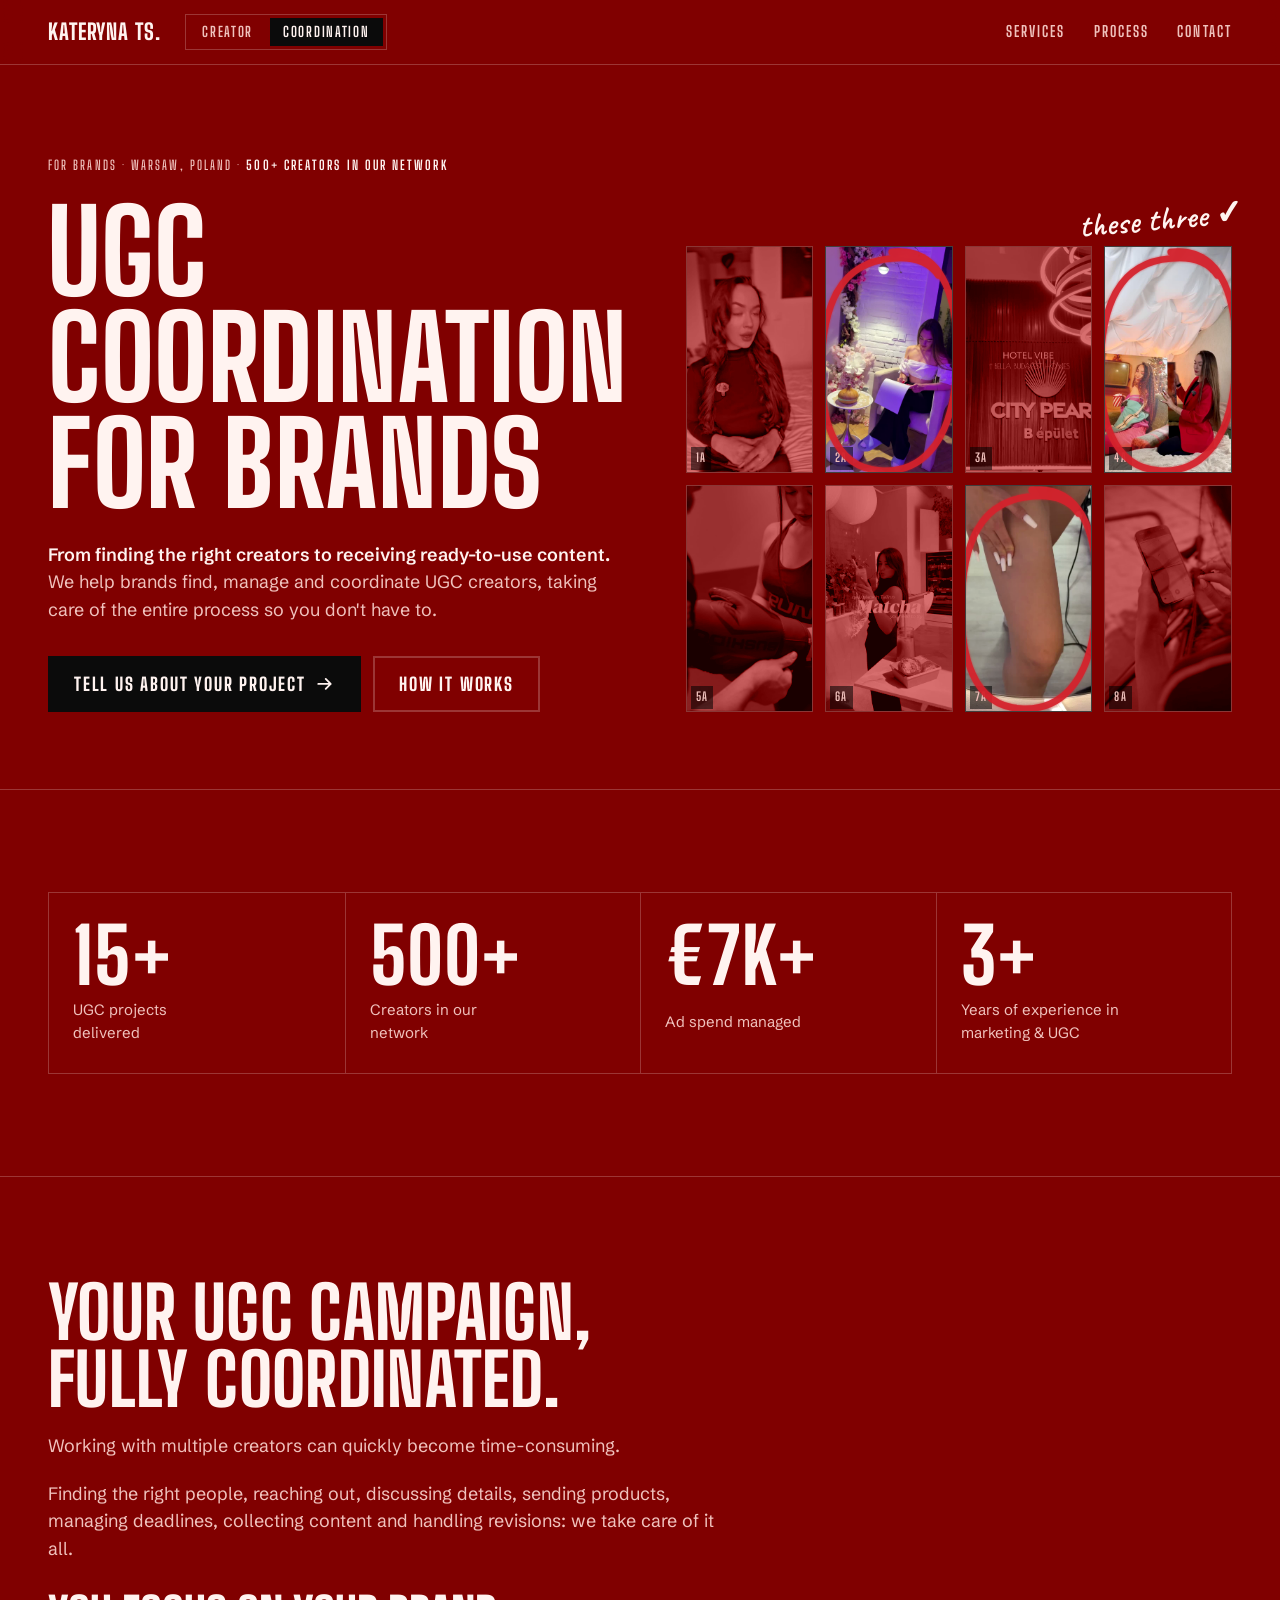
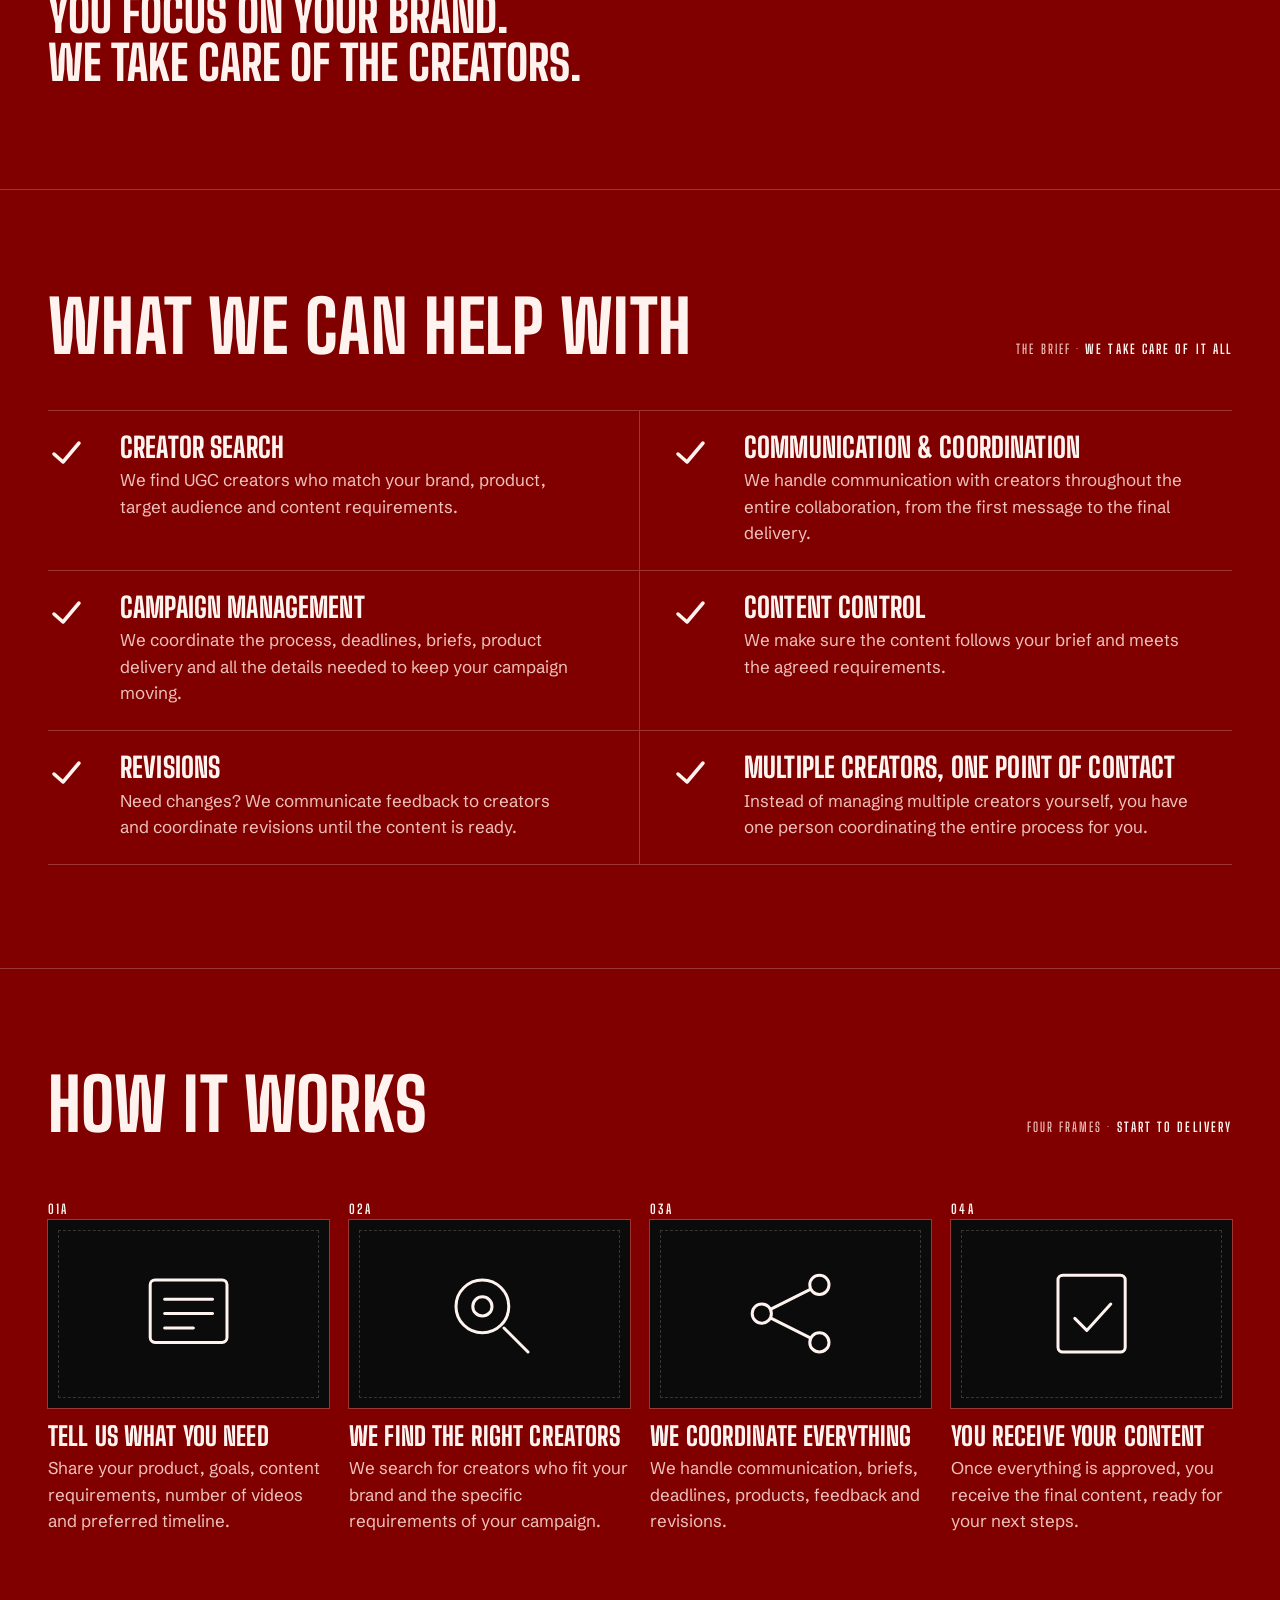
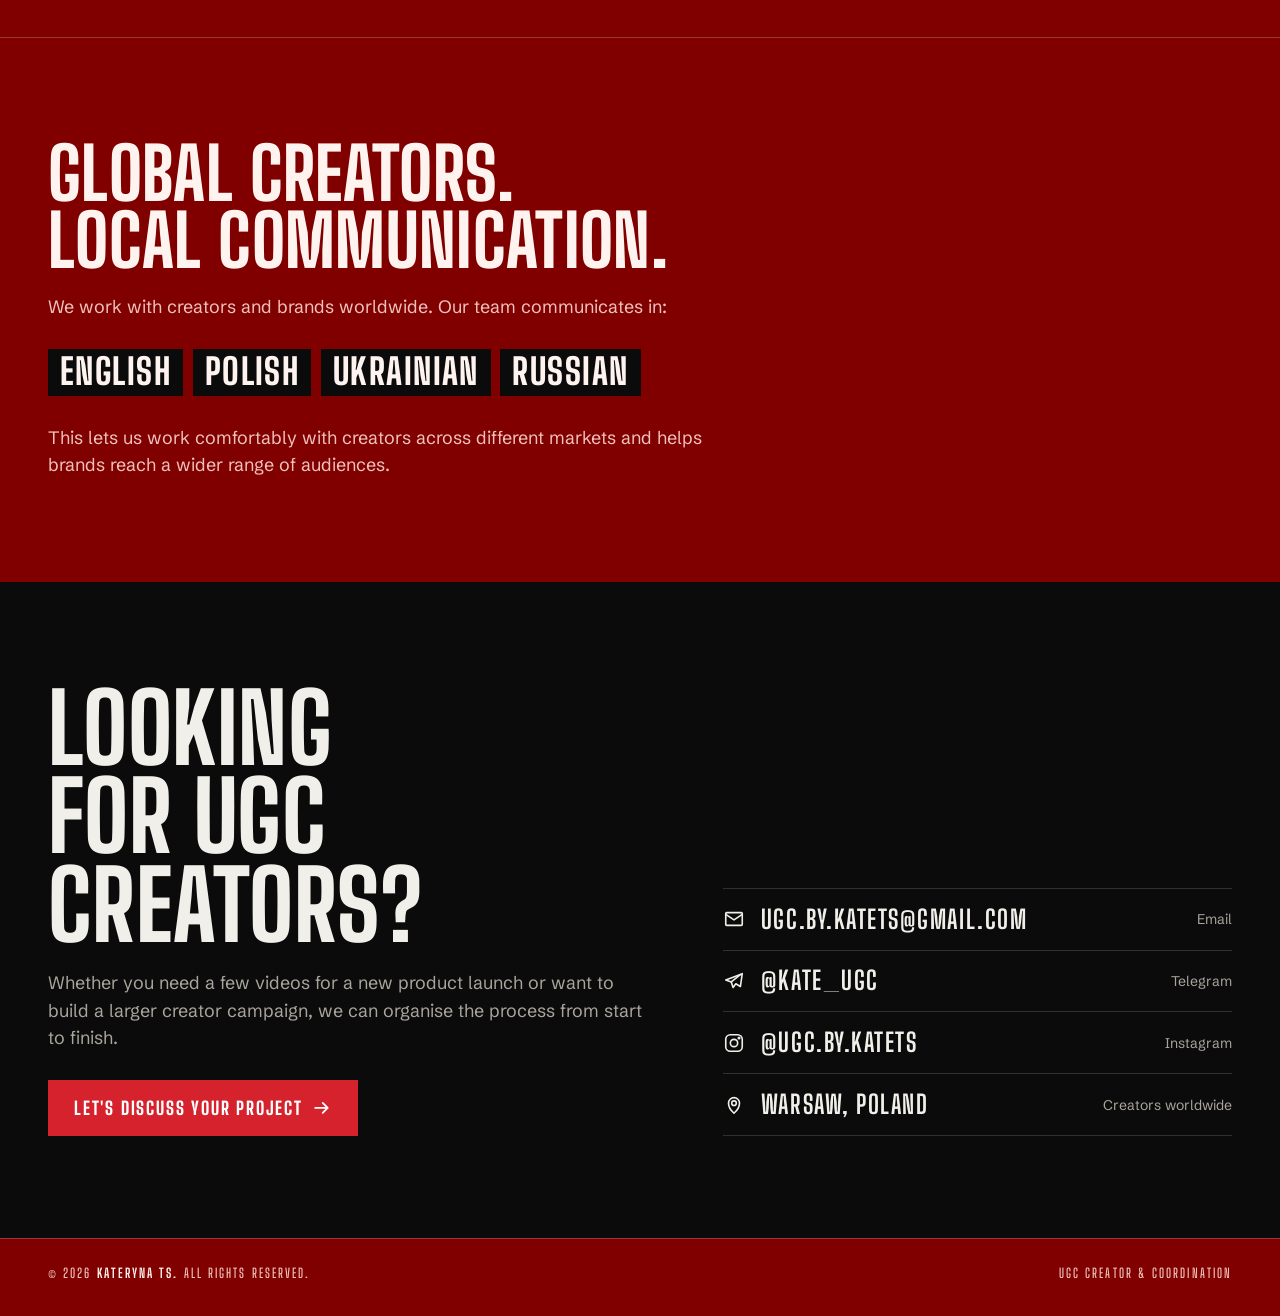
==== coordination/index.html @ 143323aa "katyats.com rebuilt as a contact-sheet site Three static pages (chooser, creator portfolio, coordina" ====
<!DOCTYPE html>
<html lang="en">
<head>
    <meta charset="UTF-8">
    <meta name="viewport" content="width=device-width, initial-scale=1.0">
    <title>Kateryna Ts. — UGC Coordination for Brands</title>
    <meta name="description" content="UGC coordination for brands: we find, brief and manage UGC creators and deliver ready-to-use content. One point of contact, four languages, Warsaw-based.">
    <meta name="author" content="Kateryna Ts.">
    <link rel="canonical" href="https://katyats.com/coordination/">
    <meta name="theme-color" content="#800000">
    <meta property="og:type" content="website">
    <meta property="og:site_name" content="Kateryna Ts.">
    <meta property="og:url" content="https://katyats.com/coordination/">
    <meta property="og:title" content="Kateryna Ts. — UGC Coordination for Brands">
    <meta property="og:description" content="UGC coordination for brands: we find, brief and manage UGC creators and deliver ready-to-use content. One point of contact, four languages, Warsaw-based.">
    <meta property="og:image" content="https://katyats.com/og-image.jpg">
    <meta property="og:image:width" content="1200">
    <meta property="og:image:height" content="630">
    <meta property="og:image:alt" content="Three stills from Kateryna Ts.'s UGC portfolio.">
    <meta property="og:locale" content="en_US">
    <meta name="twitter:card" content="summary_large_image">
    <meta name="twitter:title" content="Kateryna Ts. — UGC Coordination for Brands">
    <meta name="twitter:description" content="UGC coordination for brands: we find, brief and manage UGC creators and deliver ready-to-use content. One point of contact, four languages, Warsaw-based.">
    <meta name="twitter:image" content="https://katyats.com/og-image.jpg">
    <link rel="icon" href="/favicon.svg" type="image/svg+xml">
    <link rel="preconnect" href="https://fonts.googleapis.com">
    <link rel="preconnect" href="https://fonts.gstatic.com" crossorigin>
    <link href="https://fonts.googleapis.com/css2?family=Big+Shoulders+Display:wght@600;700;800&family=Caveat:wght@600&family=Schibsted+Grotesk:ital,wght@0,400;0,600;1,400&display=swap" rel="stylesheet">
    <link rel="stylesheet" href="/css/site.css">
    <script type="application/ld+json">
    {"@context":"https://schema.org","@type":"Service","name":"UGC Coordination","serviceType":"UGC creator coordination","provider":{"@type":"Person","name":"Kateryna Ts.","url":"https://katyats.com/"},"areaServed":"Worldwide","availableLanguage":["en","pl","uk","ru"],"url":"https://katyats.com/coordination/"}
    </script>
</head>
<body class="page-red">
<!--
THESIS: A darkroom contact sheet. The work sits on black film base with white edge print; a red grease pencil marks the selects. Refuses the beige creator-portfolio and the neon agency page alike.
OWN-WORLD: film black #0b0b0b, edge-print off-white, brand maroon #800000 owning whole regions, pencil red #d5222c for marks and actions. Big Shoulders Display caps as edge print, Schibsted Grotesk body, Caveat for pencil notes. Frames are 9:16 negatives with frame numbers; circles are drawn strokes, never borders.
STORY: a brand manager on a phone sees the videos first, understands there are two doors (I film / I coordinate), and writes on Telegram or email within a minute.
FIRST VIEWPORT: name and one-line offer as edge print, a headline in condensed caps, then two doors filling the viewport: black door with three looping frames and a pencil circle, red door with a ghost sheet and marked selects.
FORM: contact sheet with grease-pencil selects, candidate 5 of 7, seed 7b28501a.
FINISH: unreviewed and undocumented is unfinished; this build ends with the finish review, the verdict, and DESIGN.md
-->
    <header class="site-head">
        <div class="container">
            <a href="/" class="logo" aria-label="Kateryna Ts., back to start">Kateryna Ts.</a>
            <div class="switch" role="group" aria-label="Section of the site">
                <a href="/creator/">Creator</a>
                <a href="/coordination/" aria-current="page">Coordination</a>
            </div>
            <nav class="site-nav" aria-label="Main">
                <a href="#services">Services</a>
                <a href="#process">Process</a>
                <a href="#contact">Contact</a>
            </nav>
            <button id="menuOpen" class="menu-btn" type="button" aria-label="Open menu"><svg viewBox="0 0 24 24" aria-hidden="true"><path d="M3 6h18M3 12h18M3 18h18"/></svg></button>
        </div>
        <dialog id="menu" class="menu" aria-label="Menu">
            <div class="menu-inner">
                <div class="menu-top">
                    <span class="logo">Kateryna Ts.</span>
                    <button id="menuClose" class="menu-close" type="button" aria-label="Close menu"><svg viewBox="0 0 24 24" aria-hidden="true"><path d="M5 5l14 14M19 5L5 19"/></svg></button>
                </div>
                <nav class="menu-links" aria-label="Main">
                    <a href="#services">Services</a>
                    <a href="#process">Process</a>
                    <a href="#contact">Contact</a>
                </nav>
                <div class="switch" role="group" aria-label="Section of the site">
                    <a href="/creator/">Creator</a>
                    <a href="/coordination/" aria-current="page">Coordination</a>
                </div>
            </div>
        </dialog>
    </header>

    <main>
        <section class="hero">
            <div class="container">
                <div class="hero-copy">
                    <span class="edge-print">For brands · Warsaw, Poland · <b>500+ creators in our network</b></span>
                    <h1>UGC coordination for brands</h1>
                    <p class="hero-lead"><b>From finding the right creators to receiving ready-to-use content.</b> We help brands find, manage and coordinate UGC creators, taking care of the entire process so you don't have to.</p>
                    <div class="hero-actions">
                        <a href="mailto:ugc.by.katets@gmail.com?subject=UGC%20coordination%20enquiry" class="btn btn-ink">Tell us about your project <svg viewBox="0 0 24 24" aria-hidden="true"><path d="M4 12h15M13 6l6 6-6 6"/></svg></a>
                        <a href="#process" class="btn btn-ghost">How it works</a>
                    </div>
                </div>
                <ul class="red-sheet" aria-hidden="true">
                    <span class="hand" style="right:-2%;top:-4%;transform:rotate(-5deg)">these three ✓</span>
                    <li class="ghost" data-n="1A"><img src="/videos/posters/video1.jpg" alt="" loading="lazy"></li><li class="ghost is-select" data-n="2A"><img src="/videos/posters/video3.jpg" alt="" loading="lazy"><svg class="pencil" viewBox="0 0 100 160" aria-hidden="true"><path d="M52 6 C 88 2, 100 40, 96 92 C 92 140, 70 158, 44 156 C 12 154, 2 120, 4 78 C 6 34, 22 10, 58 10 C 72 10, 80 16, 84 22"/></svg></li><li class="ghost" data-n="3A"><img src="/videos/posters/video4.jpg" alt="" loading="lazy"></li><li class="ghost is-select" data-n="4A"><img src="/videos/posters/video6.jpg" alt="" loading="lazy"><svg class="pencil" viewBox="0 0 100 160" aria-hidden="true"><path d="M52 6 C 88 2, 100 40, 96 92 C 92 140, 70 158, 44 156 C 12 154, 2 120, 4 78 C 6 34, 22 10, 58 10 C 72 10, 80 16, 84 22"/></svg></li><li class="ghost" data-n="5A"><img src="/videos/posters/video8.jpg" alt="" loading="lazy"></li><li class="ghost" data-n="6A"><img src="/videos/posters/video10.jpg" alt="" loading="lazy"></li><li class="ghost is-select" data-n="7A"><img src="/videos/posters/video11.jpg" alt="" loading="lazy"><svg class="pencil" viewBox="0 0 100 160" aria-hidden="true"><path d="M52 6 C 88 2, 100 40, 96 92 C 92 140, 70 158, 44 156 C 12 154, 2 120, 4 78 C 6 34, 22 10, 58 10 C 72 10, 80 16, 84 22"/></svg></li><li class="ghost" data-n="8A"><img src="/videos/posters/video0.jpg" alt="" loading="lazy"></li>
                </ul>
            </div>
        </section>

        <section class="section" aria-label="Track record">
            <div class="container">
                <ul class="tally reveal">
                    <li><span class="tally-num">15+</span><span class="tally-label">UGC projects delivered</span></li>
                    <li><span class="tally-num">500+</span><span class="tally-label">Creators in our network</span></li>
                    <li><span class="tally-num">€7K+</span><span class="tally-label">Ad spend managed</span></li>
                    <li><span class="tally-num">3+</span><span class="tally-label">Years of experience in marketing &amp; UGC</span></li>
                </ul>
            </div>
        </section>

        <section class="section">
            <div class="container">
                <div class="prose reveal">
                    <h2>Your UGC campaign, fully coordinated.</h2>
                    <p>Working with multiple creators can quickly become time-consuming.</p>
                    <p>Finding the right people, reaching out, discussing details, sending products, managing deadlines, collecting content and handling revisions: we take care of it all.</p>
                    <p class="prose-emphasis">You focus on your brand.<br>We take care of the creators.</p>
                </div>
            </div>
        </section>

        <section id="services" class="section">
            <div class="container">
                <div class="section-head">
                    <h2>What we can help with</h2>
                    <span class="edge-print">The brief · <b>we take care of it all</b></span>
                </div>
                <ul class="brief">
                    <li class="brief-item"><svg class="shoot-mark" viewBox="0 0 36 36" aria-hidden="true"><path d="M6 19 L15 27 L31 8"/></svg><div><h3>Creator search</h3><p>We find UGC creators who match your brand, product, target audience and content requirements.</p></div></li>
                    <li class="brief-item"><svg class="shoot-mark" viewBox="0 0 36 36" aria-hidden="true"><path d="M6 19 L15 27 L31 8"/></svg><div><h3>Communication &amp; coordination</h3><p>We handle communication with creators throughout the entire collaboration, from the first message to the final delivery.</p></div></li>
                    <li class="brief-item"><svg class="shoot-mark" viewBox="0 0 36 36" aria-hidden="true"><path d="M6 19 L15 27 L31 8"/></svg><div><h3>Campaign management</h3><p>We coordinate the process, deadlines, briefs, product delivery and all the details needed to keep your campaign moving.</p></div></li>
                    <li class="brief-item"><svg class="shoot-mark" viewBox="0 0 36 36" aria-hidden="true"><path d="M6 19 L15 27 L31 8"/></svg><div><h3>Content control</h3><p>We make sure the content follows your brief and meets the agreed requirements.</p></div></li>
                    <li class="brief-item"><svg class="shoot-mark" viewBox="0 0 36 36" aria-hidden="true"><path d="M6 19 L15 27 L31 8"/></svg><div><h3>Revisions</h3><p>Need changes? We communicate feedback to creators and coordinate revisions until the content is ready.</p></div></li>
                    <li class="brief-item"><svg class="shoot-mark" viewBox="0 0 36 36" aria-hidden="true"><path d="M6 19 L15 27 L31 8"/></svg><div><h3>Multiple creators, one point of contact</h3><p>Instead of managing multiple creators yourself, you have one person coordinating the entire process for you.</p></div></li>
                </ul>
            </div>
        </section>

        <section id="process" class="section">
            <div class="container">
                <div class="section-head">
                    <h2>How it works</h2>
                    <span class="edge-print">Four frames · <b>start to delivery</b></span>
                </div>
                <ol class="reel">
                    <li class="reveal"><div class="reel-frame"><svg viewBox="0 0 48 48" aria-hidden="true"><rect x="8" y="10" width="32" height="26" rx="2"/><path d="M14 18h20M14 24h20M14 30h12"/></svg></div><div class="reel-body"><h3>Tell us what you need</h3><p>Share your product, goals, content requirements, number of videos and preferred timeline.</p></div></li>
                    <li class="reveal"><div class="reel-frame"><svg viewBox="0 0 48 48" aria-hidden="true"><circle cx="21" cy="21" r="11"/><path d="M30 30l10 10"/><circle cx="21" cy="21" r="4"/></svg></div><div class="reel-body"><h3>We find the right creators</h3><p>We search for creators who fit your brand and the specific requirements of your campaign.</p></div></li>
                    <li class="reveal"><div class="reel-frame"><svg viewBox="0 0 48 48" aria-hidden="true"><circle cx="12" cy="24" r="4"/><circle cx="36" cy="12" r="4"/><circle cx="36" cy="36" r="4"/><path d="M16 22l16-8M16 26l16 8"/></svg></div><div class="reel-body"><h3>We coordinate everything</h3><p>We handle communication, briefs, deadlines, products, feedback and revisions.</p></div></li>
                    <li class="reveal"><div class="reel-frame"><svg viewBox="0 0 48 48" aria-hidden="true"><rect x="10" y="8" width="28" height="32" rx="2"/><path d="M17 26l5 5 10-11"/></svg></div><div class="reel-body"><h3>You receive your content</h3><p>Once everything is approved, you receive the final content, ready for your next steps.</p></div></li>
                </ol>
            </div>
        </section>

        <section class="section">
            <div class="container">
                <div class="prose reveal">
                    <h2>Global creators. Local communication.</h2>
                    <p>We work with creators and brands worldwide. Our team communicates in:</p>
                    <ul class="langs" aria-label="Languages">
                        <li>English</li><li>Polish</li><li>Ukrainian</li><li>Russian</li>
                    </ul>
                    <p>This lets us work comfortably with creators across different markets and helps brands reach a wider range of audiences.</p>
                </div>
            </div>
        </section>

        <section id="contact" class="contact">
            <div class="container">
                <div>
                    <h2>Looking for UGC creators?</h2>
                    <p>Whether you need a few videos for a new product launch or want to build a larger creator campaign, we can organise the process from start to finish.</p>
                    <a href="mailto:ugc.by.katets@gmail.com?subject=UGC%20coordination%20enquiry" class="btn btn-ink">Let's discuss your project <svg viewBox="0 0 24 24" aria-hidden="true"><path d="M4 12h15M13 6l6 6-6 6"/></svg></a>
                </div>
                <ul class="contact-list">
                    <li><a href="mailto:ugc.by.katets@gmail.com?subject=UGC%20coordination%20enquiry"><svg viewBox="0 0 24 24" aria-hidden="true"><rect x="3" y="5" width="18" height="14" rx="1"/><path d="M3 7l9 6 9-6"/></svg> ugc.by.katets@gmail.com<small>Email</small></a></li>
                    <li><a href="https://t.me/kate_ugc" target="_blank" rel="noopener noreferrer"><svg viewBox="0 0 24 24" aria-hidden="true"><path d="M21 4L3 11l6 2 2 6 3-4 5 3z"/><path d="M9 13l10-8"/></svg> @kate_ugc<small>Telegram</small></a></li>
                    <li><a href="https://www.instagram.com/ugc.by.katets/" target="_blank" rel="noopener noreferrer"><svg viewBox="0 0 24 24" aria-hidden="true"><rect x="3" y="3" width="18" height="18" rx="5"/><circle cx="12" cy="12" r="4"/><circle cx="17.5" cy="6.5" r="0.8" fill="currentColor"/></svg> @ugc.by.katets<small>Instagram</small></a></li>
                    <li><span><svg viewBox="0 0 24 24" aria-hidden="true"><path d="M12 21s-6-5.5-6-11a6 6 0 0 1 12 0c0 5.5-6 11-6 11z"/><circle cx="12" cy="10" r="2.5"/></svg> Warsaw, Poland<small>Creators worldwide</small></span></li>
                </ul>
            </div>
        </section>
    </main>
    <footer class="site-foot">
        <div class="container">
            <span class="edge-print">© <span id="footerYear">2026</span> <b>Kateryna Ts.</b> All rights reserved.</span>
            <span class="edge-print">UGC creator &amp; coordination</span>
        </div>
    </footer>
    <script src="/js/site.js" defer></script>
</body>
</html>
---- css/site.css ----
/* Kateryna Ts. — contact-sheet world.
   Black film base, white edge print, red grease pencil for the selects.
   Two doors: black (creator) and red (coordination). */

:root {
    --film: #0b0b0b;
    --film-2: #151515;
    --film-3: #222;
    --edge: #f1efe9;
    --edge-muted: #a9a59c;
    --edge-line: rgba(241, 239, 233, 0.16);

    --red: #800000;
    --red-2: #6a0000;
    --red-deep: #4d0000;
    --pencil: #d5222c;
    --pencil-soft: rgba(213, 34, 44, 0.18);
    --on-red: #fff3f0;
    --on-red-muted: #f0c2bd;
    --on-red-line: rgba(255, 243, 240, 0.22);
    --ink: #0b0b0b;

    --display: "Big Shoulders Display", "Arial Narrow", sans-serif;
    --body: "Schibsted Grotesk", "Helvetica Neue", Arial, sans-serif;
    --hand: "Caveat", "Comic Sans MS", cursive;

    --measure: 62ch;
    --gutter: clamp(1rem, 4vw, 3rem);
    --container: 1280px;
    --ease-out: cubic-bezier(0.16, 1, 0.3, 1);
    --shadow: 0 18px 40px -20px rgba(0, 0, 0, 0.7);
}

*, *::before, *::after { box-sizing: border-box; }

html {
    color-scheme: dark;
    scroll-behavior: smooth;
    -webkit-text-size-adjust: 100%;
}

body {
    margin: 0;
    background: var(--film);
    color: var(--edge);
    font-family: var(--body);
    font-size: 1.0625rem;
    line-height: 1.55;
    -webkit-font-smoothing: antialiased;
    overflow-x: clip;
}

::selection { background: var(--pencil); color: #fff; }
:focus-visible { outline: 2px solid var(--pencil); outline-offset: 3px; }

a { color: inherit; }
img, video { display: block; max-width: 100%; }
h1, h2, h3 { margin: 0; font-family: var(--display); font-weight: 800; line-height: 0.92; text-transform: uppercase; letter-spacing: 0.005em; text-wrap: balance; }
p { margin: 0; }
ul, ol { margin: 0; padding: 0; list-style: none; }
button { font: inherit; color: inherit; background: none; border: 0; padding: 0; cursor: pointer; }

.sr-only { position: absolute; width: 1px; height: 1px; padding: 0; margin: -1px; overflow: hidden; clip: rect(0 0 0 0); white-space: nowrap; border: 0; }

.container { width: min(100% - 2 * var(--gutter), var(--container)); margin-inline: auto; }

/* ---------- Edge print (the film’s own typography) ---------- */
.edge-print {
    font-family: var(--display);
    font-weight: 600;
    font-size: 0.8125rem;
    letter-spacing: 0.16em;
    text-transform: uppercase;
    color: var(--edge-muted);
    white-space: nowrap;
}
.edge-print b { color: var(--edge); font-weight: 700; }

.hand {
    font-family: var(--hand);
    font-weight: 600;
    font-size: 1.5rem;
    line-height: 1;
    color: var(--pencil);
    text-transform: none;
    letter-spacing: 0;
    transform: rotate(-4deg);
    display: inline-block;
}

/* ---------- Grease pencil ---------- */
.pencil {
    position: absolute;
    inset: -6% -8%;
    width: 116%;
    height: 112%;
    pointer-events: none;
    overflow: visible;
}
.pencil path {
    fill: none;
    stroke: var(--pencil);
    stroke-width: 4.5;
    stroke-linecap: round;
    stroke-linejoin: round;
    stroke-dasharray: 520;
    stroke-dashoffset: 520;
    opacity: 0.95;
    filter: drop-shadow(0 0 0.6px rgba(213, 34, 44, 0.8));
    transition: stroke-dashoffset 0.7s var(--ease-out);
}
.is-select .pencil path,
.frame:hover .pencil path,
.frame:focus-within .pencil path { stroke-dashoffset: 0; }

/* ---------- Header ---------- */
.site-head {
    position: sticky;
    top: 0;
    z-index: 40;
    background: color-mix(in srgb, var(--film) 88%, transparent);
    backdrop-filter: blur(10px);
    -webkit-backdrop-filter: blur(10px);
    border-bottom: 1px solid var(--edge-line);
}
.page-red .site-head {
    background: color-mix(in srgb, var(--red) 90%, transparent);
    border-bottom-color: var(--on-red-line);
}
.site-head .container {
    display: flex;
    align-items: center;
    gap: 1.5rem;
    min-height: 64px;
}
.logo {
    font-family: var(--display);
    font-weight: 800;
    font-size: 1.375rem;
    letter-spacing: 0.04em;
    text-transform: uppercase;
    text-decoration: none;
    line-height: 1;
}
.switch {
    display: flex;
    border: 1px solid var(--edge-line);
    padding: 3px;
    gap: 3px;
}
.page-red .switch { border-color: var(--on-red-line); }
.switch a {
    font-family: var(--display);
    font-weight: 700;
    font-size: 0.875rem;
    letter-spacing: 0.12em;
    text-transform: uppercase;
    text-decoration: none;
    padding: 0.45rem 0.85rem;
    line-height: 1;
    color: var(--edge-muted);
    transition: background 0.2s, color 0.2s;
}
.page-red .switch a { color: var(--on-red-muted); }
.switch a[aria-current="page"] { background: var(--pencil); color: #fff; }
.page-red .switch a[aria-current="page"] { background: var(--ink); color: var(--on-red); }
.switch a:not([aria-current]):hover { color: var(--edge); }
.page-red .switch a:not([aria-current]):hover { color: var(--on-red); }

.site-nav { margin-left: auto; display: flex; gap: 1.75rem; }
.site-nav a {
    font-family: var(--display);
    font-weight: 700;
    font-size: 0.9375rem;
    letter-spacing: 0.14em;
    text-transform: uppercase;
    text-decoration: none;
    color: var(--edge-muted);
    transition: color 0.2s;
}
.page-red .site-nav a { color: var(--on-red-muted); }
.site-nav a:hover { color: var(--edge); }
.page-red .site-nav a:hover { color: var(--on-red); }

.menu-btn {
    margin-left: auto;
    display: none;
    width: 44px;
    height: 44px;
    align-items: center;
    justify-content: center;
}
.menu-btn svg { width: 24px; height: 24px; stroke: currentColor; fill: none; stroke-width: 2; stroke-linecap: round; }

.menu {
    border: 0;
    padding: 0;
    width: 100vw;
    max-width: 100vw;
    height: 100dvh;
    max-height: 100dvh;
    background: var(--film);
    color: var(--edge);
}
.page-red .menu { background: var(--red); color: var(--on-red); }
.menu::backdrop { background: rgba(0, 0, 0, 0.6); }
.menu-inner { padding: 1.25rem var(--gutter) 3rem; display: flex; flex-direction: column; gap: 2.5rem; min-height: 100%; }
.menu-top { display: flex; align-items: center; justify-content: space-between; }
.menu-close { width: 44px; height: 44px; display: grid; place-items: center; }
.menu-close svg { width: 24px; height: 24px; stroke: currentColor; fill: none; stroke-width: 2; stroke-linecap: round; }
.menu-links a {
    display: block;
    font-family: var(--display);
    font-weight: 800;
    font-size: clamp(2.5rem, 12vw, 4rem);
    line-height: 1;
    text-transform: uppercase;
    text-decoration: none;
    padding: 0.35rem 0;
    border-bottom: 1px solid var(--edge-line);
}
.page-red .menu-links a { border-bottom-color: var(--on-red-line); }
.menu .switch { align-self: flex-start; }

/* ---------- Buttons ---------- */
.btn {
    display: inline-flex;
    align-items: center;
    gap: 0.6rem;
    font-family: var(--display);
    font-weight: 800;
    font-size: 1.125rem;
    letter-spacing: 0.1em;
    text-transform: uppercase;
    text-decoration: none;
    line-height: 1;
    padding: 1rem 1.5rem;
    border: 2px solid transparent;
    transition: transform 0.25s var(--ease-out), background 0.2s, color 0.2s, border-color 0.2s;
}
.btn svg { width: 1.1em; height: 1.1em; fill: none; stroke: currentColor; stroke-width: 2.25; stroke-linecap: round; stroke-linejoin: round; }
.btn:hover { transform: translateY(-2px); }
.btn:active { transform: translateY(0); }
.btn-pencil { background: var(--pencil); color: #fff; border-color: var(--pencil); }
.btn-pencil:hover { background: #e33a43; border-color: #e33a43; }
.btn-ghost { border-color: var(--edge-line); color: var(--edge); }
.btn-ghost:hover { border-color: var(--edge); }
.page-red .btn-ink { background: var(--ink); color: var(--on-red); border-color: var(--ink); }
.page-red .btn-ink:hover { background: #000; }
.page-red .btn-ghost { border-color: var(--on-red-line); color: var(--on-red); }
.page-red .btn-ghost:hover { border-color: var(--on-red); }

/* ---------- Landing: two doors ---------- */
.chooser { min-height: 100dvh; display: flex; flex-direction: column; }
.chooser-top {
    padding: clamp(1rem, 2vw, 1.5rem) 0 clamp(1.25rem, 2.5vw, 2rem);
    border-bottom: 1px solid var(--edge-line);
}
.chooser-top .container { display: grid; gap: 1rem 3rem; grid-template-columns: minmax(0, 1.3fr) minmax(0, 1fr); align-items: end; }
.chooser-top .chooser-meta { grid-column: 1 / -1; }
.chooser-meta { display: flex; justify-content: space-between; align-items: baseline; flex-wrap: wrap; gap: 0.5rem 1.5rem; }
.chooser h1 {
    font-size: clamp(2.5rem, 5.2vw, 4.5rem);
    max-width: 12ch;
}
.chooser-lead {
    max-width: var(--measure);
    font-size: clamp(1.0625rem, 1.5vw, 1.25rem);
    color: var(--edge-muted);
}
.chooser-lead b { color: var(--edge); font-weight: 600; }

.doors { flex: 1; display: grid; grid-template-columns: 1fr 1fr; min-height: 62dvh; }
.door {
    position: relative;
    display: grid;
    grid-template-rows: 1fr auto;
    text-decoration: none;
    overflow: hidden;
    isolation: isolate;
    outline-offset: -4px;
}
.door--film { background: var(--film); color: var(--edge); border-right: 1px solid var(--edge-line); }
.door--red { background: var(--red); color: var(--on-red); }

.door-stage { position: relative; min-height: clamp(320px, 50vh, 480px); }
.door-strip {
    position: absolute;
    inset: 0;
    display: flex;
    gap: 14px;
    align-items: center;
    justify-content: center;
    padding: 2rem 1rem;
    transition: transform 0.8s var(--ease-out);
}
.door:hover .door-strip { transform: translateY(-6px); }
.door-strip .frame { flex: 0 0 auto; height: clamp(220px, 36vh, 360px); width: auto; }
.door-strip .frame:nth-child(2) { transform: translateY(-18px); }

.door-body {
    padding: 1.5rem var(--gutter) 2rem;
    display: grid;
    gap: 0.75rem;
    border-top: 1px solid var(--edge-line);
    background: inherit;
    position: relative;
    z-index: 2;
}
.door--red .door-body { border-top-color: var(--on-red-line); }
.door-body h2 { font-size: clamp(2.25rem, 4.5vw, 3.5rem); }
.door-body p { color: var(--edge-muted); max-width: 40ch; }
.door--red .door-body p { color: var(--on-red-muted); }
.door-cta {
    display: inline-flex;
    align-items: center;
    gap: 0.5rem;
    margin-top: 0.5rem;
    font-family: var(--display);
    font-weight: 800;
    font-size: 1.125rem;
    letter-spacing: 0.1em;
    text-transform: uppercase;
    color: var(--pencil);
}
.door--red .door-cta { color: var(--on-red); }
.door-cta svg { width: 1.1em; height: 1.1em; fill: none; stroke: currentColor; stroke-width: 2.5; stroke-linecap: round; stroke-linejoin: round; transition: transform 0.3s var(--ease-out); }
.door:hover .door-cta svg { transform: translateX(6px); }

/* ghost contact sheet inside the red door */
.ghost-sheet {
    position: absolute;
    inset: 0;
    display: grid;
    grid-template-columns: repeat(6, 1fr);
    grid-auto-rows: 1fr;
    gap: 10px;
    padding: 1.5rem;
    opacity: 0.9;
}
.ghost {
    position: relative;
    border: 1px solid var(--on-red-line);
    background: repeating-linear-gradient(135deg, rgba(0,0,0,0.12) 0 2px, transparent 2px 9px);
}
.ghost::after {
    content: attr(data-n);
    position: absolute;
    left: 4px;
    bottom: 2px;
    font-family: var(--display);
    font-weight: 700;
    font-size: 0.6875rem;
    letter-spacing: 0.1em;
    color: var(--on-red-muted);
}
.ghost.is-select .pencil path { stroke: var(--ink); }
.ghost.is-select { background: rgba(0,0,0,0.28); }
.door-note {
    position: absolute;
    right: 6%;
    bottom: 8%;
    z-index: 2;
    color: var(--on-red);
    font-size: clamp(1.5rem, 3vw, 2.25rem);
    transform: rotate(-6deg);
}
.door-note--film { color: var(--pencil); right: auto; left: 6%; top: 8%; }

/* ---------- Frames (the negatives) ---------- */
.frame {
    position: relative;
    aspect-ratio: 9 / 16;
    background: var(--film-2);
    overflow: visible;
}
.frame-media {
    position: absolute;
    inset: 0;
    overflow: hidden;
    background: #000;
    outline: 1px solid rgba(241, 239, 233, 0.08);
}
.frame video, .frame img { width: 100%; height: 100%; object-fit: cover; }
.frame-num {
    position: absolute;
    left: 0;
    top: -1.35rem;
    display: flex;
    align-items: center;
    gap: 0.4rem;
}
.frame-num::before {
    content: "";
    width: 7px;
    height: 7px;
    background: var(--edge);
    clip-path: polygon(0 0, 100% 50%, 0 100%);
}
.frame-title {
    position: absolute;
    left: 0;
    right: 0;
    bottom: -1.5rem;
    font-family: var(--display);
    font-weight: 700;
    font-size: 0.875rem;
    letter-spacing: 0.12em;
    text-transform: uppercase;
    color: var(--edge);
    white-space: nowrap;
    overflow: hidden;
    text-overflow: ellipsis;
}

/* ---------- Creator hero ---------- */
.hero {
    padding: clamp(2.5rem, 7vw, 6rem) 0 clamp(3rem, 6vw, 5rem);
    border-bottom: 1px solid var(--edge-line);
    position: relative;
}
.hero .container { display: grid; grid-template-columns: minmax(0, 1.15fr) minmax(0, 1fr); gap: clamp(2rem, 5vw, 5rem); align-items: end; }
.hero-copy { display: grid; gap: 1.5rem; }
.hero h1 { font-size: clamp(3.25rem, 9vw, 7.5rem); max-width: 9ch; }
.hero h1 .pencil-word { position: relative; display: inline-block; }
.hero h1 .pencil-word .pencil { inset: -10% -6%; width: 112%; height: 120%; }
.hero h1 .pencil-word .pencil path { stroke-width: 3; }
.hero-lead { max-width: var(--measure); font-size: clamp(1.0625rem, 1.4vw, 1.25rem); color: var(--edge-muted); }
.hero-lead b { color: var(--edge); font-weight: 600; }
.hero-actions { display: flex; flex-wrap: wrap; gap: 0.75rem; margin-top: 0.5rem; }

.hero-strip {
    display: grid;
    grid-template-columns: repeat(3, 1fr);
    gap: 14px;
    align-items: end;
    padding-top: 2rem;
}
.hero-strip .frame:nth-child(2) { transform: translateY(-2.25rem); }
.hero-strip .frame-num { top: -1.35rem; }

/* ---------- Sections ---------- */
.section { padding: clamp(3.5rem, 8vw, 7rem) 0; }
.section + .section { border-top: 1px solid var(--edge-line); }
.section-head {
    display: flex;
    align-items: baseline;
    justify-content: space-between;
    gap: 1.5rem;
    flex-wrap: wrap;
    margin-bottom: clamp(2rem, 4vw, 3.5rem);
}
.section-head h2 { font-size: clamp(2.5rem, 6vw, 4.5rem); }
.section-head .edge-print { flex: 0 0 auto; }

/* ---------- Contact sheet grid ---------- */
.sheet {
    display: grid;
    grid-template-columns: repeat(6, minmax(0, 1fr));
    column-gap: clamp(12px, 1.6vw, 22px);
    row-gap: 4rem;
    padding: 2rem 0 1rem;
}
.sheet .frame { cursor: pointer; }
.sheet .frame-media { transition: transform 0.4s var(--ease-out), outline-color 0.2s; }
.sheet .frame:hover .frame-media { transform: scale(1.03); }
.frame-play {
    position: absolute;
    inset: 0;
    display: grid;
    place-items: center;
    width: 100%;
    height: 100%;
}
.frame-play span {
    width: 52px;
    height: 52px;
    display: grid;
    place-items: center;
    background: var(--pencil);
    color: #fff;
    opacity: 0;
    transform: scale(0.8);
    transition: opacity 0.25s, transform 0.35s var(--ease-out);
}
.frame-play span svg { width: 20px; height: 20px; fill: currentColor; margin-left: 3px; }
.frame:hover .frame-play span, .frame:focus-within .frame-play span { opacity: 1; transform: scale(1); }
.sheet-foot { margin-top: 3rem; display: flex; justify-content: space-between; align-items: center; gap: 1rem; flex-wrap: wrap; }
.sheet-foot .hand { font-size: 1.75rem; }

.js .developing .frame-media { filter: contrast(0.2) brightness(0.3); transition: filter 1.1s var(--ease-out); }
.developing.is-in .frame-media { filter: none; }

/* ---------- Video player dialog ---------- */
.player {
    border: 0;
    padding: 0;
    background: transparent;
    max-width: none;
    max-height: none;
    width: 100vw;
    height: 100dvh;
    overflow: hidden;
}
.player::backdrop { background: rgba(0, 0, 0, 0.92); }
.player-inner { position: relative; width: 100%; height: 100%; display: grid; place-items: center; padding: 1rem; }
.player video {
    height: min(92dvh, 960px);
    max-width: calc(100vw - 2rem);
    aspect-ratio: 9 / 16;
    background: #000;
    outline: 1px solid rgba(241, 239, 233, 0.2);
    box-shadow: var(--shadow);
}
.player-close {
    position: absolute;
    top: 1rem;
    right: 1rem;
    width: 48px;
    height: 48px;
    display: grid;
    place-items: center;
    background: var(--pencil);
    color: #fff;
}
.player-close svg { width: 22px; height: 22px; stroke: currentColor; stroke-width: 2.25; fill: none; stroke-linecap: round; }
.player-caption {
    position: absolute;
    left: 1.25rem;
    bottom: 1.25rem;
    display: grid;
    gap: 0.25rem;
}

/* ---------- Shoot list (services) ---------- */
.shoot-list { display: grid; grid-template-columns: 1fr 1fr; gap: 0; border-top: 1px solid var(--edge-line); }
.shoot {
    display: grid;
    grid-template-columns: 3.5rem 1fr;
    gap: 1rem;
    padding: 1.5rem 1.5rem 1.5rem 0;
    border-bottom: 1px solid var(--edge-line);
    align-items: start;
}
.shoot:nth-child(odd) { border-right: 1px solid var(--edge-line); padding-right: 2rem; }
.shoot:nth-child(even) { padding-left: 2rem; }
.shoot-mark { width: 36px; height: 36px; }
.shoot-mark path { fill: none; stroke: var(--pencil); stroke-width: 3.5; stroke-linecap: round; stroke-linejoin: round; stroke-dasharray: 80; stroke-dashoffset: 0; transition: stroke-dashoffset 0.6s var(--ease-out); }
.js .shoot-mark path { stroke-dashoffset: 80; }
.js .is-in .shoot-mark path { stroke-dashoffset: 0; }
.shoot h3 { font-size: 1.75rem; margin-bottom: 0.4rem; }
.shoot p { color: var(--edge-muted); max-width: 48ch; }
.shoot-note { grid-column: 1 / -1; padding: 1.5rem 0 0; display: flex; gap: 1rem; align-items: baseline; flex-wrap: wrap; }
.shoot-note .hand { font-size: 1.75rem; }

/* ---------- Contact band (creator: red) ---------- */
.contact {
    background: var(--red);
    color: var(--on-red);
    padding: clamp(3.5rem, 8vw, 7rem) 0;
}
.contact .container { display: grid; grid-template-columns: minmax(0, 1.2fr) minmax(0, 1fr); gap: clamp(2rem, 5vw, 5rem); align-items: end; }
.contact h2 { font-size: clamp(3rem, 8vw, 6rem); max-width: 10ch; }
.contact p { color: var(--on-red-muted); max-width: var(--measure); font-size: clamp(1.0625rem, 1.4vw, 1.25rem); margin-top: 1.25rem; }
.contact-list { display: grid; gap: 0; border-top: 1px solid var(--on-red-line); }
.contact-list li { border-bottom: 1px solid var(--on-red-line); }
.contact-list a, .contact-list span {
    display: flex;
    align-items: center;
    gap: 1rem;
    padding: 1.1rem 0;
    text-decoration: none;
    font-family: var(--display);
    font-weight: 700;
    font-size: clamp(1.25rem, 2vw, 1.625rem);
    letter-spacing: 0.06em;
    text-transform: uppercase;
    line-height: 1;
    transition: transform 0.3s var(--ease-out);
}
.contact-list a:hover { transform: translateX(0.5rem); }
.contact-list svg { width: 22px; height: 22px; flex: 0 0 auto; fill: none; stroke: currentColor; stroke-width: 1.75; stroke-linecap: round; stroke-linejoin: round; }
.contact-list small { margin-left: auto; font-family: var(--body); font-size: 0.875rem; letter-spacing: 0; text-transform: none; color: var(--on-red-muted); font-weight: 400; }
.contact .btn { margin-top: 1.75rem; }

/* ---------- Footer ---------- */
.site-foot { padding: 1.5rem 0 2rem; border-top: 1px solid var(--edge-line); }
.site-foot .container { display: flex; justify-content: space-between; gap: 1rem; flex-wrap: wrap; }
.page-red .site-foot { border-top-color: var(--on-red-line); }
.page-red .site-foot .edge-print { color: var(--on-red-muted); }
.page-red .site-foot .edge-print b { color: var(--on-red); }

/* ============ Coordination (the red door) ============ */
.page-red { background: var(--red); color: var(--on-red); }
.page-red .edge-print { color: var(--on-red-muted); }
.page-red .edge-print b { color: var(--on-red); }
.page-red .section + .section { border-top-color: var(--on-red-line); }
.page-red .hero { border-bottom-color: var(--on-red-line); }
.page-red .hero-lead { color: var(--on-red-muted); }
.page-red .hero-lead b { color: var(--on-red); }
.page-red .hero .container { grid-template-columns: minmax(0, 1.05fr) minmax(0, 1fr); }

.red-sheet {
    position: relative;
    display: grid;
    grid-template-columns: repeat(4, 1fr);
    gap: 12px;
    padding-top: 1.5rem;
}
.red-sheet .ghost { aspect-ratio: 9 / 16; background: rgba(0,0,0,0.18); border-color: var(--on-red-line); }
.red-sheet .ghost.is-select { background: var(--ink); }
.red-sheet .ghost.is-select .pencil path { stroke: var(--on-red); }
.red-sheet .ghost::after { font-size: 0.75rem; }
.red-sheet .hand { position: absolute; z-index: 2; color: var(--on-red); font-size: clamp(1.5rem, 2.6vw, 2.25rem); }

/* stats as edge print numerals */
.tally { display: grid; grid-template-columns: repeat(4, 1fr); border: 1px solid var(--on-red-line); }
.tally li { padding: 1.75rem 1.5rem; display: grid; gap: 0.5rem; }
.tally li + li { border-left: 1px solid var(--on-red-line); }
.tally-num { font-family: var(--display); font-weight: 800; font-size: clamp(3rem, 6vw, 5rem); line-height: 0.9; letter-spacing: 0.01em; }
.tally-label { color: var(--on-red-muted); font-size: 0.9375rem; max-width: 18ch; }

.prose { max-width: var(--measure); display: grid; gap: 1.25rem; font-size: clamp(1.0625rem, 1.4vw, 1.25rem); color: var(--on-red-muted); }
.prose h2 { font-size: clamp(2.5rem, 6vw, 4.5rem); color: var(--on-red); }
.prose-emphasis { font-family: var(--display); font-weight: 800; font-size: clamp(2rem, 4vw, 3rem); line-height: 1; text-transform: uppercase; color: var(--on-red); margin-top: 0.5rem; }

/* services on red: a marked brief */
.brief { display: grid; grid-template-columns: 1fr 1fr; border-top: 1px solid var(--on-red-line); }
.brief-item {
    display: grid;
    grid-template-columns: 3.5rem 1fr;
    gap: 1rem;
    padding: 1.5rem 2rem 1.5rem 0;
    border-bottom: 1px solid var(--on-red-line);
}
.brief-item:nth-child(odd) { border-right: 1px solid var(--on-red-line); }
.brief-item:nth-child(even) { padding-left: 2rem; padding-right: 0; }
.brief-item .shoot-mark path { stroke: var(--on-red); }
.brief-item h3 { font-size: 1.75rem; margin-bottom: 0.4rem; }
.brief-item p { color: var(--on-red-muted); max-width: 46ch; }

/* process as a four-frame strip */
.reel { display: grid; grid-template-columns: repeat(4, 1fr); gap: clamp(12px, 1.6vw, 22px); padding-top: 2rem; counter-reset: reel; }
.reel li { position: relative; counter-increment: reel; display: grid; grid-template-rows: auto 1fr; }
.reel-frame {
    position: relative;
    aspect-ratio: 4 / 3;
    background: var(--ink);
    display: grid;
    place-items: end start;
    padding: 1rem;
    outline: 1px solid var(--on-red-line);
}
.reel-frame::before {
    content: counter(reel, decimal-leading-zero) "A";
    position: absolute;
    left: 0;
    top: -1.35rem;
    font-family: var(--display);
    font-weight: 700;
    font-size: 0.8125rem;
    letter-spacing: 0.16em;
    color: var(--on-red);
}
.reel-frame svg { width: 48px; height: 48px; fill: none; stroke: var(--on-red); stroke-width: 1.6; stroke-linecap: round; stroke-linejoin: round; }
.reel-body { padding-top: 1.1rem; display: grid; gap: 0.4rem; align-content: start; }
.reel-body h3 { font-size: 1.625rem; }
.reel-body p { color: var(--on-red-muted); }

.langs { display: flex; flex-wrap: wrap; gap: 0.6rem; margin: 0.5rem 0; }
.langs li {
    font-family: var(--display);
    font-weight: 800;
    font-size: clamp(1.5rem, 3vw, 2.25rem);
    text-transform: uppercase;
    letter-spacing: 0.04em;
    padding: 0.35rem 0.75rem;
    background: var(--ink);
    color: var(--on-red);
    line-height: 1;
}

.page-red .contact { background: var(--ink); color: var(--edge); }
.page-red .contact p { color: var(--edge-muted); }
.page-red .contact-list { border-top-color: var(--edge-line); }
.page-red .contact-list li { border-bottom-color: var(--edge-line); }
.page-red .contact-list small { color: var(--edge-muted); }
.page-red .contact .btn-ink { background: var(--pencil); border-color: var(--pencil); color: #fff; }

/* ---------- Reveal ---------- */
.js .reveal { opacity: 0; transform: translateY(14px); transition: opacity 0.7s var(--ease-out), transform 0.9s var(--ease-out); }
.reveal.is-in { opacity: 1; transform: none; }

@media (prefers-reduced-motion: reduce) {
    html { scroll-behavior: auto; }
    .reveal, .developing .frame-media { opacity: 1; transform: none; filter: none; transition: none; }
    .pencil path, .shoot-mark path { transition: none; }
    .door-strip, .sheet .frame-media, .btn, .contact-list a { transition: none; }
}

/* ---------- Responsive ---------- */
@media (max-width: 1100px) {
    .sheet { grid-template-columns: repeat(4, minmax(0, 1fr)); }
}
@media (max-width: 900px) {
    .site-nav { display: none; }
    .menu-btn { display: inline-flex; }
    .site-head .switch { display: none; }
    .doors { grid-template-columns: 1fr; }
    .door--film { border-right: 0; border-bottom: 1px solid var(--edge-line); }
    .door-stage { min-height: 300px; }
    .hero .container, .page-red .hero .container, .contact .container, .chooser-top .container { grid-template-columns: 1fr; }
    .hero-strip { max-width: 560px; }
    .shoot-list, .brief { grid-template-columns: 1fr; }
    .shoot:nth-child(odd), .brief-item:nth-child(odd) { border-right: 0; padding-right: 0; }
    .shoot:nth-child(even), .brief-item:nth-child(even) { padding-left: 0; }
    .tally { grid-template-columns: 1fr 1fr; }
    .tally li:nth-child(3) { border-left: 0; }
    .tally li:nth-child(n+3) { border-top: 1px solid var(--on-red-line); }
    .reel { grid-template-columns: 1fr 1fr; row-gap: 2.5rem; }
}
@media (max-width: 600px) {
    .sheet { grid-template-columns: repeat(2, minmax(0, 1fr)); column-gap: 18px; row-gap: 3.25rem; }
    .hero-strip { gap: 10px; }
    .hero-strip .frame:nth-child(2) { transform: translateY(-1.25rem); }
    .door-strip .frame { width: 28vw; }
    .ghost-sheet { grid-template-columns: repeat(4, 1fr); }
    .red-sheet { grid-template-columns: repeat(3, 1fr); }
    .red-sheet .ghost:nth-child(n+7) { display: none; }
    .reel { grid-template-columns: 1fr; }
    .reel-frame { aspect-ratio: 16 / 7; }
    .tally li { padding: 1.25rem 1rem; }
    .contact-list small { display: none; }
    .frame-title { font-size: 0.75rem; }
}

/* real stills in the red sheet, printed as duotone */
.red-sheet .ghost { overflow: hidden; }
.red-sheet .ghost img { position: absolute; inset: 0; width: 100%; height: 100%; object-fit: cover; filter: grayscale(1) contrast(1.1) brightness(0.7); mix-blend-mode: luminosity; opacity: 0.75; }
.red-sheet .ghost.is-select img { filter: grayscale(0) contrast(1.05); mix-blend-mode: normal; opacity: 1; }
.red-sheet .ghost::after { z-index: 2; background: rgba(0,0,0,0.55); padding: 2px 5px; }
.red-sheet .ghost .pencil { z-index: 3; }
.red-sheet .ghost.is-select .pencil path { stroke: var(--pencil); }

/* process frames carry the icon at frame scale */
.reel-frame { place-items: center; aspect-ratio: 3 / 2; }
.reel-frame svg { width: clamp(72px, 9vw, 120px); height: auto; stroke-width: 1.25; }
.reel-frame::after { content: ""; position: absolute; inset: 10px; border: 1px dashed rgba(255,243,240,0.18); pointer-events: none; }

.ghost-sheet .ghost { overflow: hidden; }
.ghost-sheet .ghost img { position: absolute; inset: 0; width: 100%; height: 100%; object-fit: cover; filter: grayscale(1) contrast(1.1) brightness(0.6); mix-blend-mode: luminosity; opacity: 0.7; }
.ghost-sheet .ghost.is-select img { filter: none; mix-blend-mode: normal; opacity: 1; }
.ghost-sheet .ghost::after { z-index: 2; background: rgba(0,0,0,0.55); padding: 2px 5px; }
.ghost-sheet .ghost .pencil { z-index: 3; }
.ghost-sheet .ghost.is-select .pencil path { stroke: var(--pencil); }
.door-note { z-index: 4; }
@media (max-width: 600px) {
    .door-strip .frame { height: auto; width: 27vw; }
    .door-note--film { left: 4%; top: auto; bottom: 6%; }
    .ghost-sheet { grid-template-columns: repeat(4, 1fr); grid-template-rows: repeat(3, 1fr); overflow: hidden; }
    .ghost-sheet .ghost:nth-child(n+13) { display: none; }
    .door-note { right: 4%; bottom: 5%; }
}
.door-strip { padding: 3rem 1rem 2.5rem; }
@media (max-width: 600px) { .door-strip .frame:nth-child(2) { transform: translateY(-8px); } }
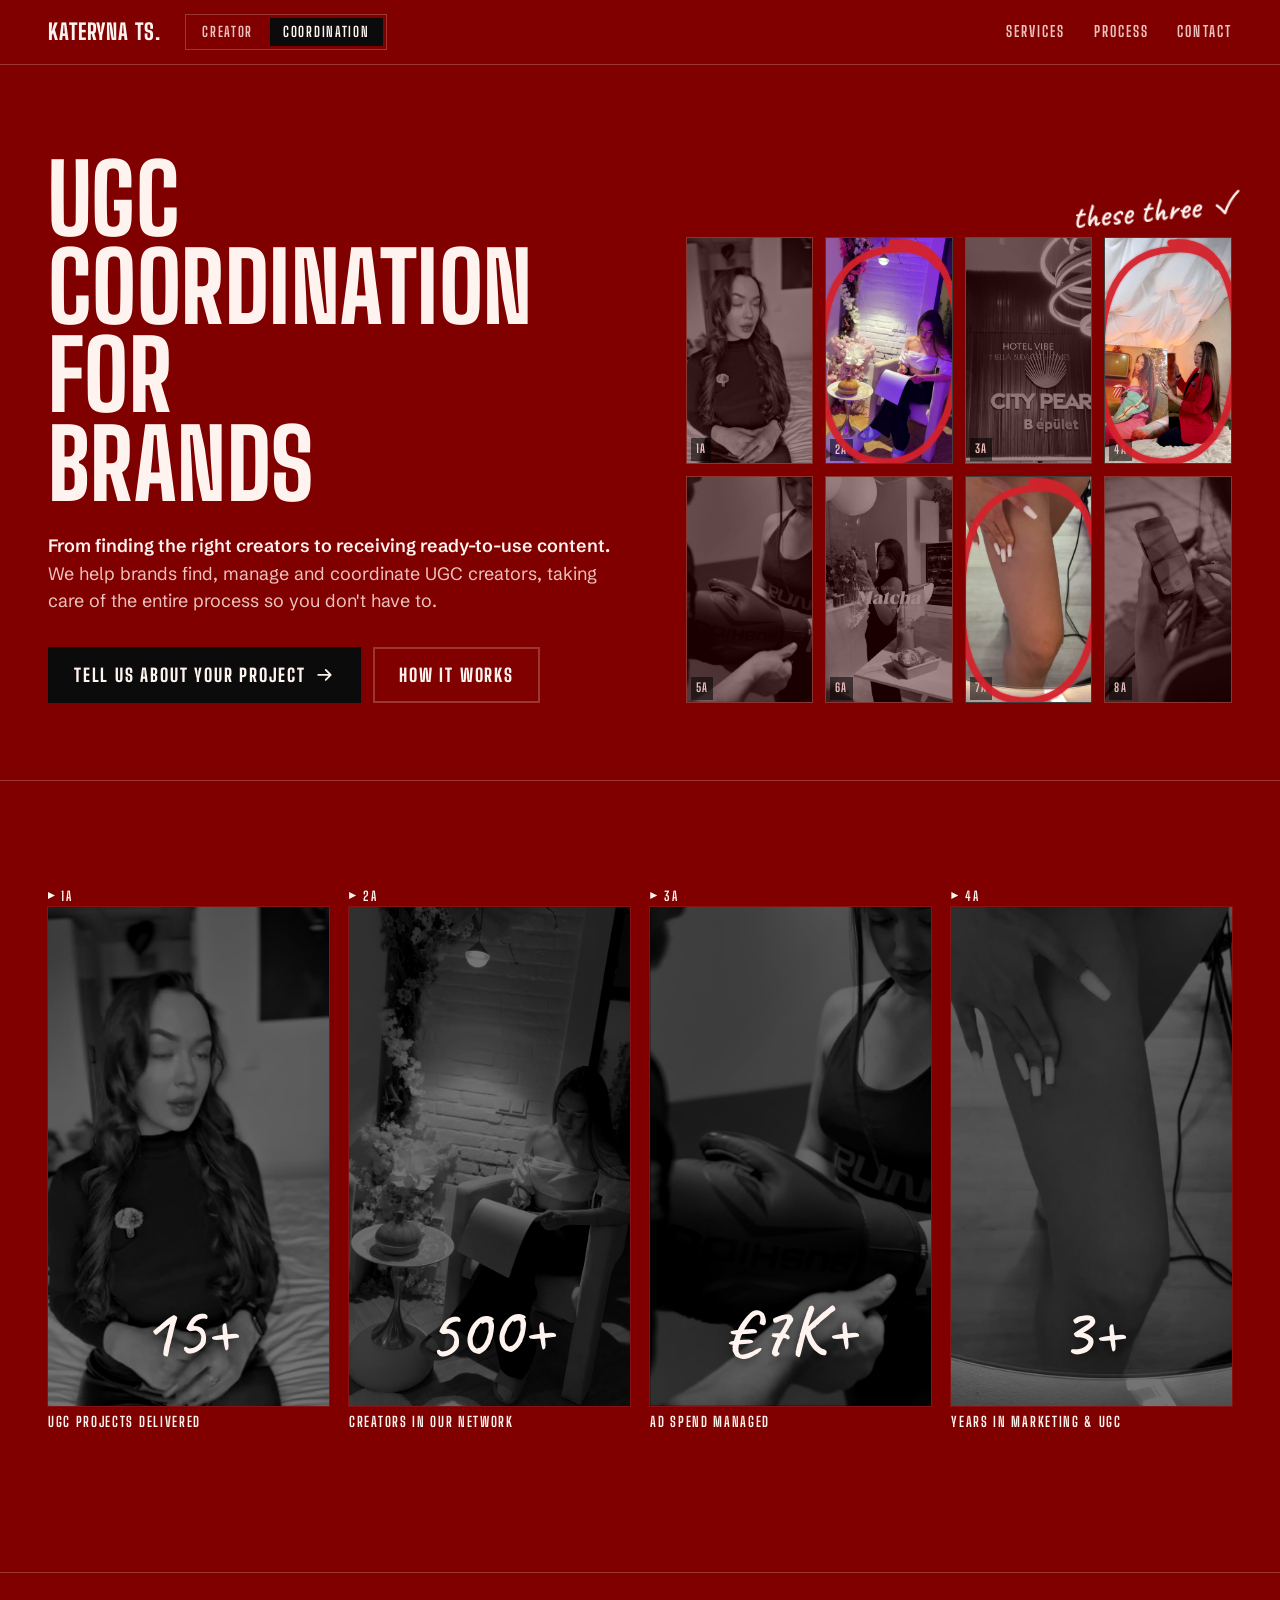
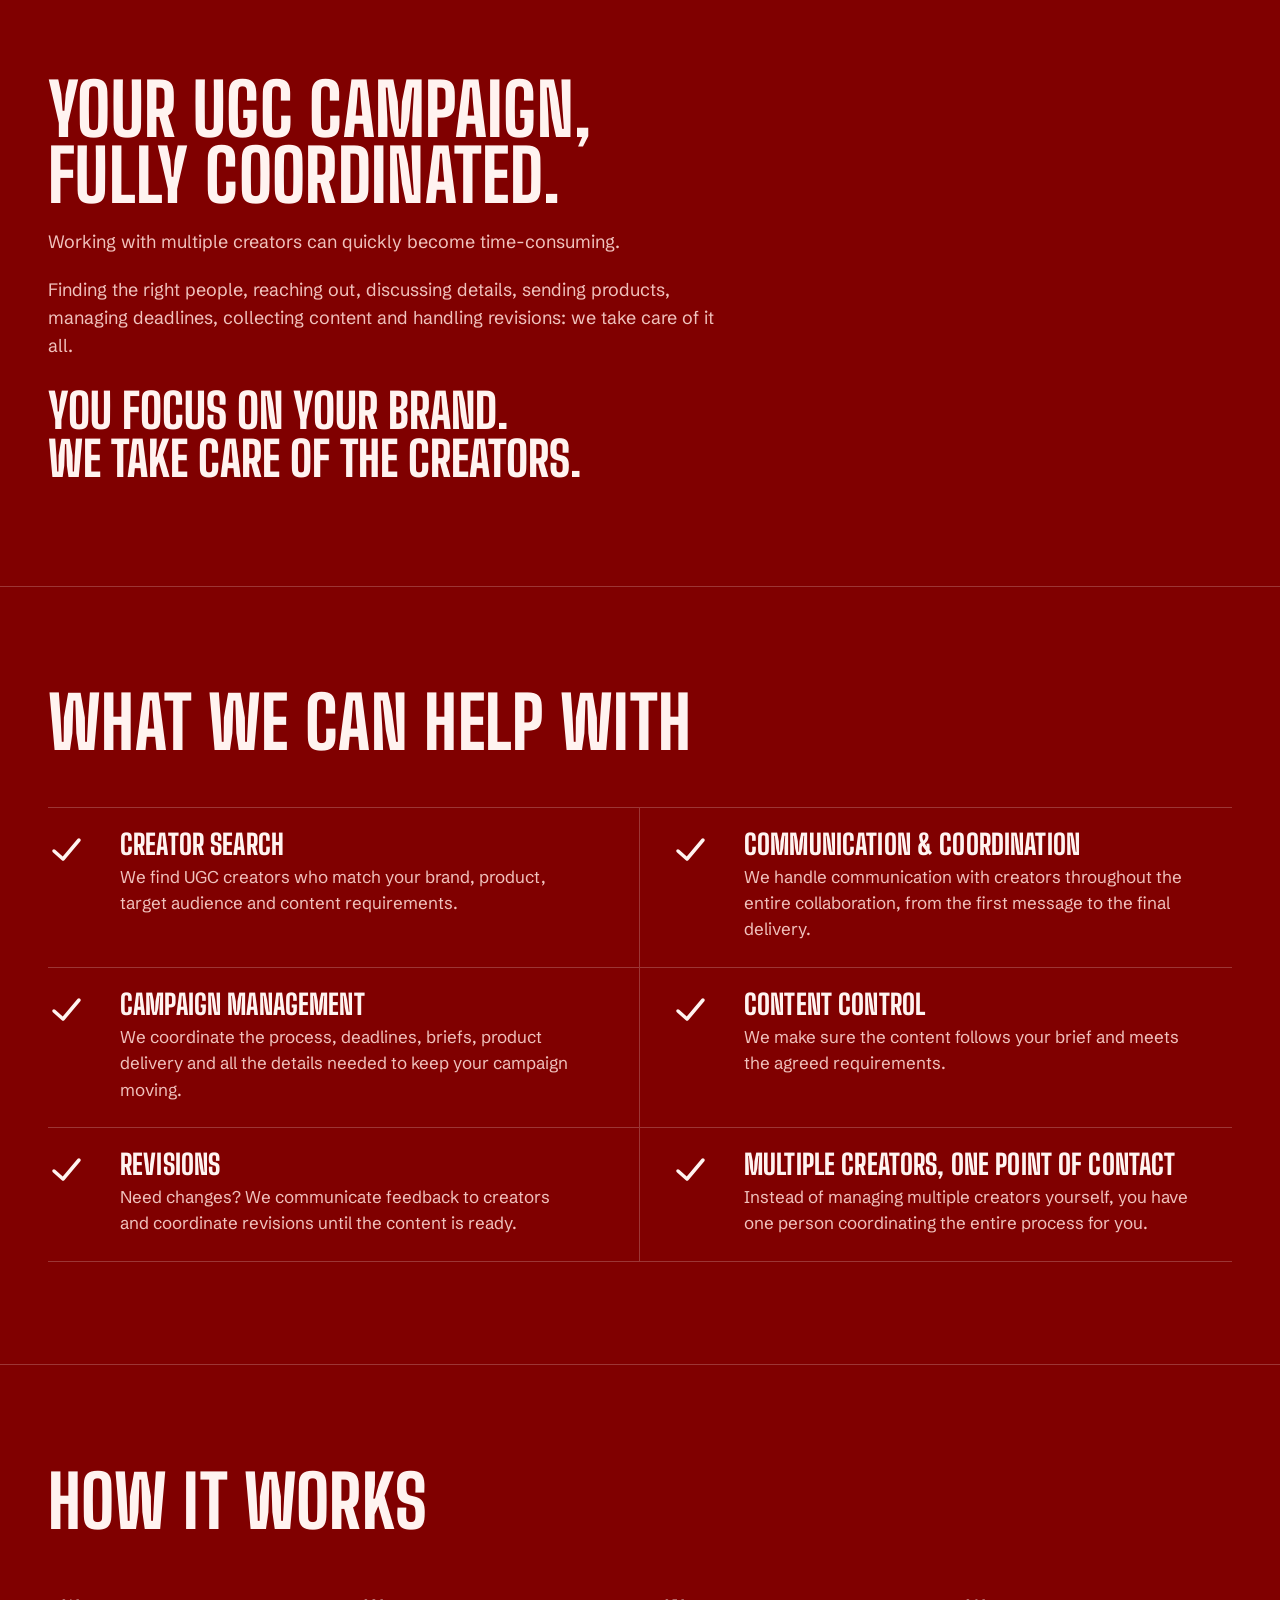
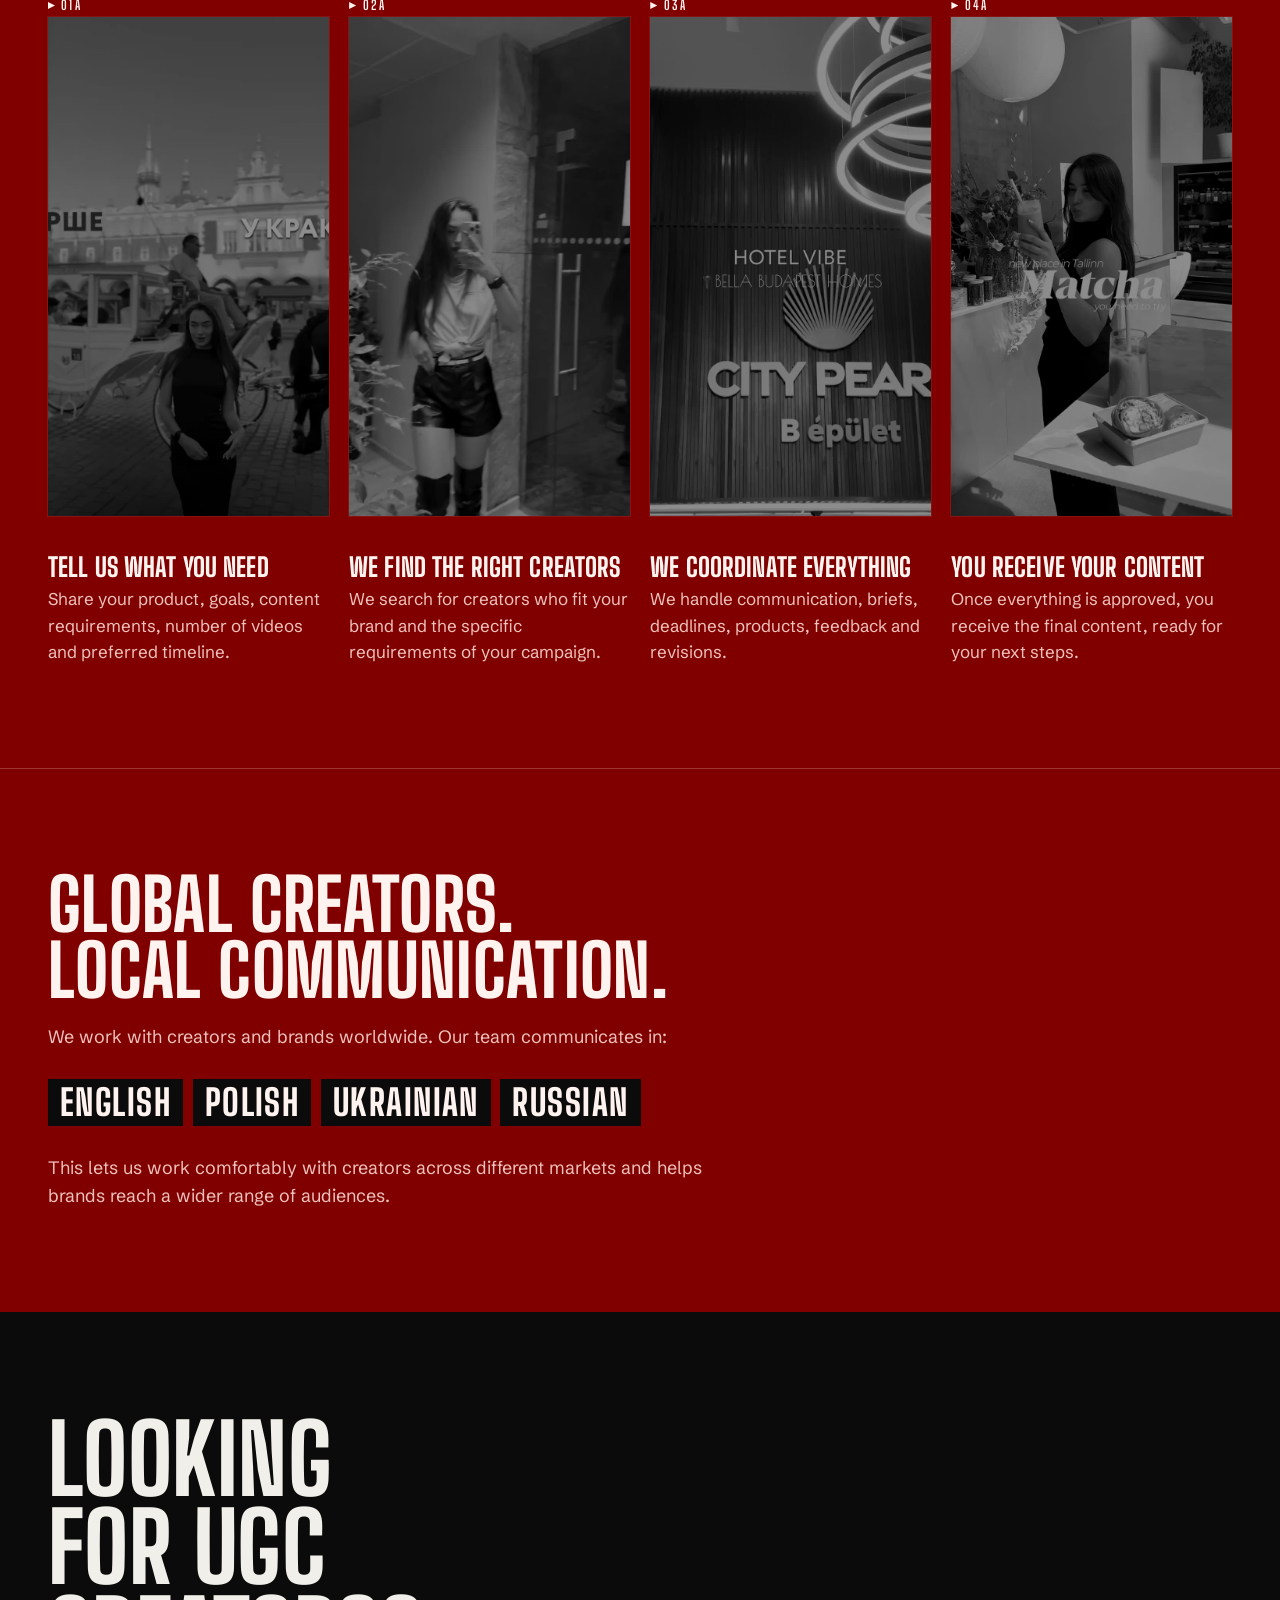
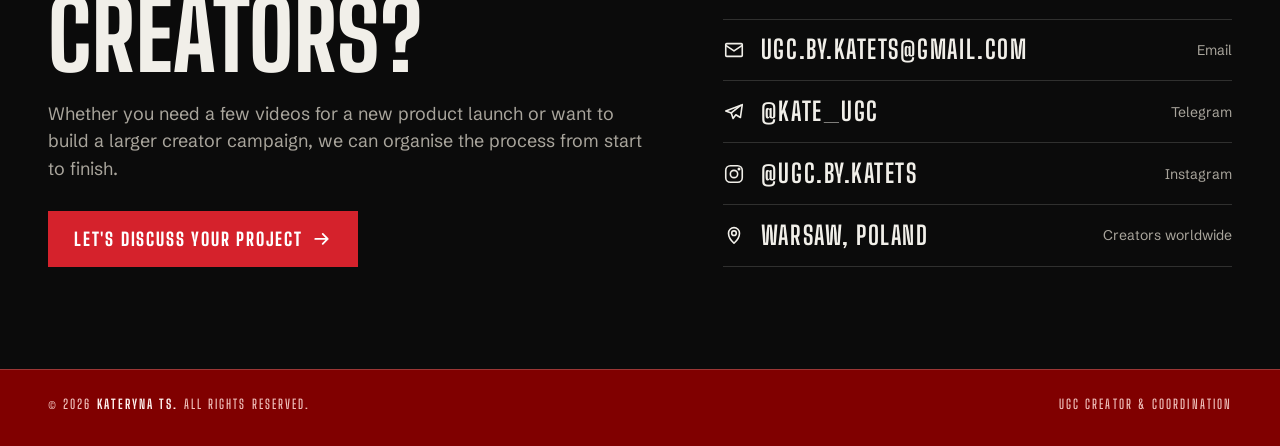
==== commit e82dc86c: "Door transitions, review fixes, new OG image Claude-Session: https://claude.ai/code/session_01E5WtLc" ====
--- a/coordination/index.html
+++ b/coordination/index.html
@@ -16,7 +16,7 @@
     <meta property="og:image" content="https://katyats.com/og-image.jpg">
     <meta property="og:image:width" content="1200">
     <meta property="og:image:height" content="630">
-    <meta property="og:image:alt" content="Three stills from Kateryna Ts.'s UGC portfolio.">
+    <meta property="og:image:alt" content="Kateryna Ts. — UGC creator and coordinator for brands. Three stills from the portfolio.">
     <meta property="og:locale" content="en_US">
     <meta name="twitter:card" content="summary_large_image">
     <meta name="twitter:title" content="Kateryna Ts. — UGC Coordination for Brands">
@@ -44,7 +44,7 @@
         <div class="container">
             <a href="/" class="logo" aria-label="Kateryna Ts., back to start">Kateryna Ts.</a>
             <div class="switch" role="group" aria-label="Section of the site">
-                <a href="/creator/">Creator</a>
+                <a href="/creator/" data-flood="#0b0b0b">Creator</a>
                 <a href="/coordination/" aria-current="page">Coordination</a>
             </div>
             <nav class="site-nav" aria-label="Main">
@@ -66,7 +66,7 @@
                     <a href="#contact">Contact</a>
                 </nav>
                 <div class="switch" role="group" aria-label="Section of the site">
-                    <a href="/creator/">Creator</a>
+                    <a href="/creator/" data-flood="#0b0b0b">Creator</a>
                     <a href="/coordination/" aria-current="page">Coordination</a>
                 </div>
             </div>
@@ -77,8 +77,7 @@
         <section class="hero">
             <div class="container">
                 <div class="hero-copy">
-                    <span class="edge-print">For brands · Warsaw, Poland · <b>500+ creators in our network</b></span>
-                    <h1>UGC coordination for brands</h1>
+                                        <h1>UGC coordination for brands</h1>
                     <p class="hero-lead"><b>From finding the right creators to receiving ready-to-use content.</b> We help brands find, manage and coordinate UGC creators, taking care of the entire process so you don't have to.</p>
                     <div class="hero-actions">
                         <a href="mailto:ugc.by.katets@gmail.com?subject=UGC%20coordination%20enquiry" class="btn btn-ink">Tell us about your project <svg viewBox="0 0 24 24" aria-hidden="true"><path d="M4 12h15M13 6l6 6-6 6"/></svg></a>
@@ -86,7 +85,7 @@
                     </div>
                 </div>
                 <ul class="red-sheet" aria-hidden="true">
-                    <span class="hand" style="right:-2%;top:-4%;transform:rotate(-5deg)">these three ✓</span>
+                    <span class="hand" style="right:-2%;top:-4%;transform:rotate(-5deg)">these three <svg class="stroke-tick" viewBox="0 0 36 36" aria-hidden="true"><path d="M5 20 C 9 23, 12 27, 14 30 C 18 20, 25 11, 32 5"/></svg></span>
                     <li class="ghost" data-n="1A"><img src="/videos/posters/video1.jpg" alt="" loading="lazy"></li><li class="ghost is-select" data-n="2A"><img src="/videos/posters/video3.jpg" alt="" loading="lazy"><svg class="pencil" viewBox="0 0 100 160" aria-hidden="true"><path d="M52 6 C 88 2, 100 40, 96 92 C 92 140, 70 158, 44 156 C 12 154, 2 120, 4 78 C 6 34, 22 10, 58 10 C 72 10, 80 16, 84 22"/></svg></li><li class="ghost" data-n="3A"><img src="/videos/posters/video4.jpg" alt="" loading="lazy"></li><li class="ghost is-select" data-n="4A"><img src="/videos/posters/video6.jpg" alt="" loading="lazy"><svg class="pencil" viewBox="0 0 100 160" aria-hidden="true"><path d="M52 6 C 88 2, 100 40, 96 92 C 92 140, 70 158, 44 156 C 12 154, 2 120, 4 78 C 6 34, 22 10, 58 10 C 72 10, 80 16, 84 22"/></svg></li><li class="ghost" data-n="5A"><img src="/videos/posters/video8.jpg" alt="" loading="lazy"></li><li class="ghost" data-n="6A"><img src="/videos/posters/video10.jpg" alt="" loading="lazy"></li><li class="ghost is-select" data-n="7A"><img src="/videos/posters/video11.jpg" alt="" loading="lazy"><svg class="pencil" viewBox="0 0 100 160" aria-hidden="true"><path d="M52 6 C 88 2, 100 40, 96 92 C 92 140, 70 158, 44 156 C 12 154, 2 120, 4 78 C 6 34, 22 10, 58 10 C 72 10, 80 16, 84 22"/></svg></li><li class="ghost" data-n="8A"><img src="/videos/posters/video0.jpg" alt="" loading="lazy"></li>
                 </ul>
             </div>
@@ -94,18 +93,13 @@
 
         <section class="section" aria-label="Track record">
             <div class="container">
-                <ul class="tally reveal">
-                    <li><span class="tally-num">15+</span><span class="tally-label">UGC projects delivered</span></li>
-                    <li><span class="tally-num">500+</span><span class="tally-label">Creators in our network</span></li>
-                    <li><span class="tally-num">€7K+</span><span class="tally-label">Ad spend managed</span></li>
-                    <li><span class="tally-num">3+</span><span class="tally-label">Years of experience in marketing &amp; UGC</span></li>
-                </ul>
+                <ul class="tally" aria-label="Track record"><li class="frame"><span class="frame-num edge-print"><b>1A</b></span><div class="frame-media"><img src="/videos/posters/video1.jpg" alt=""><span class="tally-num hand">15+</span></div><span class="frame-title">UGC projects delivered</span></li><li class="frame"><span class="frame-num edge-print"><b>2A</b></span><div class="frame-media"><img src="/videos/posters/video3.jpg" alt=""><span class="tally-num hand">500+</span></div><span class="frame-title">Creators in our network</span></li><li class="frame"><span class="frame-num edge-print"><b>3A</b></span><div class="frame-media"><img src="/videos/posters/video8.jpg" alt=""><span class="tally-num hand">€7K+</span></div><span class="frame-title">Ad spend managed</span></li><li class="frame"><span class="frame-num edge-print"><b>4A</b></span><div class="frame-media"><img src="/videos/posters/video11.jpg" alt=""><span class="tally-num hand">3+</span></div><span class="frame-title">Years in marketing &amp; UGC</span></li></ul>
             </div>
         </section>
 
         <section class="section">
             <div class="container">
-                <div class="prose reveal">
+                <div class="prose">
                     <h2>Your UGC campaign, fully coordinated.</h2>
                     <p>Working with multiple creators can quickly become time-consuming.</p>
                     <p>Finding the right people, reaching out, discussing details, sending products, managing deadlines, collecting content and handling revisions: we take care of it all.</p>
@@ -118,7 +112,7 @@
             <div class="container">
                 <div class="section-head">
                     <h2>What we can help with</h2>
-                    <span class="edge-print">The brief · <b>we take care of it all</b></span>
+                    
                 </div>
                 <ul class="brief">
                     <li class="brief-item"><svg class="shoot-mark" viewBox="0 0 36 36" aria-hidden="true"><path d="M6 19 L15 27 L31 8"/></svg><div><h3>Creator search</h3><p>We find UGC creators who match your brand, product, target audience and content requirements.</p></div></li>
@@ -135,20 +129,15 @@
             <div class="container">
                 <div class="section-head">
                     <h2>How it works</h2>
-                    <span class="edge-print">Four frames · <b>start to delivery</b></span>
+                    
                 </div>
-                <ol class="reel">
-                    <li class="reveal"><div class="reel-frame"><svg viewBox="0 0 48 48" aria-hidden="true"><rect x="8" y="10" width="32" height="26" rx="2"/><path d="M14 18h20M14 24h20M14 30h12"/></svg></div><div class="reel-body"><h3>Tell us what you need</h3><p>Share your product, goals, content requirements, number of videos and preferred timeline.</p></div></li>
-                    <li class="reveal"><div class="reel-frame"><svg viewBox="0 0 48 48" aria-hidden="true"><circle cx="21" cy="21" r="11"/><path d="M30 30l10 10"/><circle cx="21" cy="21" r="4"/></svg></div><div class="reel-body"><h3>We find the right creators</h3><p>We search for creators who fit your brand and the specific requirements of your campaign.</p></div></li>
-                    <li class="reveal"><div class="reel-frame"><svg viewBox="0 0 48 48" aria-hidden="true"><circle cx="12" cy="24" r="4"/><circle cx="36" cy="12" r="4"/><circle cx="36" cy="36" r="4"/><path d="M16 22l16-8M16 26l16 8"/></svg></div><div class="reel-body"><h3>We coordinate everything</h3><p>We handle communication, briefs, deadlines, products, feedback and revisions.</p></div></li>
-                    <li class="reveal"><div class="reel-frame"><svg viewBox="0 0 48 48" aria-hidden="true"><rect x="10" y="8" width="28" height="32" rx="2"/><path d="M17 26l5 5 10-11"/></svg></div><div class="reel-body"><h3>You receive your content</h3><p>Once everything is approved, you receive the final content, ready for your next steps.</p></div></li>
-                </ol>
+                <ol class="reel"><li><div class="frame"><span class="frame-num edge-print"><b>01A</b></span><div class="frame-media"><img src="/videos/posters/video2.jpg" alt=""></div></div><div class="reel-body"><h3>Tell us what you need</h3><p>Share your product, goals, content requirements, number of videos and preferred timeline.</p></div></li><li><div class="frame"><span class="frame-num edge-print"><b>02A</b></span><div class="frame-media"><img src="/videos/posters/video7.jpg" alt=""></div></div><div class="reel-body"><h3>We find the right creators</h3><p>We search for creators who fit your brand and the specific requirements of your campaign.</p></div></li><li><div class="frame"><span class="frame-num edge-print"><b>03A</b></span><div class="frame-media"><img src="/videos/posters/video4.jpg" alt=""></div></div><div class="reel-body"><h3>We coordinate everything</h3><p>We handle communication, briefs, deadlines, products, feedback and revisions.</p></div></li><li><div class="frame"><span class="frame-num edge-print"><b>04A</b></span><div class="frame-media"><img src="/videos/posters/video10.jpg" alt=""></div></div><div class="reel-body"><h3>You receive your content</h3><p>Once everything is approved, you receive the final content, ready for your next steps.</p></div></li></ol>
             </div>
         </section>
 
         <section class="section">
             <div class="container">
-                <div class="prose reveal">
+                <div class="prose">
                     <h2>Global creators. Local communication.</h2>
                     <p>We work with creators and brands worldwide. Our team communicates in:</p>
                     <ul class="langs" aria-label="Languages">
--- a/css/site.css
+++ b/css/site.css
@@ -743,9 +743,6 @@
 .red-sheet .ghost.is-select .pencil path { stroke: var(--pencil); }
 
 /* process frames carry the icon at frame scale */
-.reel-frame { place-items: center; aspect-ratio: 3 / 2; }
-.reel-frame svg { width: clamp(72px, 9vw, 120px); height: auto; stroke-width: 1.25; }
-.reel-frame::after { content: ""; position: absolute; inset: 10px; border: 1px dashed rgba(255,243,240,0.18); pointer-events: none; }
 
 .ghost-sheet .ghost { overflow: hidden; }
 .ghost-sheet .ghost img { position: absolute; inset: 0; width: 100%; height: 100%; object-fit: cover; filter: grayscale(1) contrast(1.1) brightness(0.6); mix-blend-mode: luminosity; opacity: 0.7; }
@@ -763,3 +760,107 @@
 }
 .door-strip { padding: 3rem 1rem 2.5rem; }
 @media (max-width: 600px) { .door-strip .frame:nth-child(2) { transform: translateY(-8px); } }
+
+/* --- review fixes --- */
+.stroke-arrow, .stroke-tick { display: inline-block; height: 0.9em; width: auto; vertical-align: -0.1em; margin-left: 0.15em; }
+.stroke-arrow path, .stroke-tick path { fill: none; stroke: currentColor; stroke-width: 3; stroke-linecap: round; stroke-linejoin: round; }
+.stroke-arrow { width: 2.2em; }
+.foot-links { display: flex; gap: 1.5rem; flex-wrap: wrap; }
+.foot-links a { text-decoration: none; }
+.foot-links a:hover b { color: var(--pencil); }
+.chooser h1 { font-size: clamp(2.5rem, 5vw, 4rem); }
+.chooser-top { padding-block: clamp(0.75rem, 1.5vw, 1rem) clamp(1rem, 2vw, 1.5rem); }
+.doors { min-height: 66dvh; }
+.door-stage { min-height: clamp(300px, 46vh, 460px); }
+.door-strip .frame { height: min(100% - 5.5rem, 520px); }
+.hero h1 { font-size: clamp(3.25rem, 8vw, 6rem); }
+
+/* stats written on the sheet */
+.tally { display: grid; grid-template-columns: repeat(4, 1fr); gap: clamp(12px, 1.6vw, 22px); border: 0; padding: 1.5rem 0 1.5rem; }
+.tally li { padding: 0; display: block; }
+.tally li + li { border-left: 0; }
+.tally .frame-media img { width: 100%; height: 100%; object-fit: cover; filter: grayscale(1) contrast(1.1) brightness(0.45); }
+.tally .tally-num { position: absolute; left: 0; right: 0; bottom: 8%; text-align: center; font-family: var(--hand); font-weight: 600; font-size: clamp(3rem, 5.5vw, 5.5rem); line-height: 1; letter-spacing: 0; color: var(--on-red); transform: rotate(-4deg); text-shadow: 0 2px 12px rgba(0,0,0,0.6); }
+.tally .frame-title { white-space: normal; overflow: visible; bottom: auto; top: calc(100% + 0.5rem); line-height: 1.2; }
+.tally .frame { margin-bottom: 2.5rem; }
+.page-red .frame-title, .page-red .frame-num { color: var(--on-red); }
+.page-red .frame-num::before { background: var(--on-red); }
+
+/* process as four frames */
+.reel { padding-top: 2rem; }
+.reel li { display: grid; grid-template-rows: auto 1fr; }
+.reel .frame { aspect-ratio: 9 / 16; margin-bottom: 2.5rem; }
+.reel .frame-media img { width: 100%; height: 100%; object-fit: cover; filter: grayscale(1) contrast(1.05) brightness(0.55); transition: filter 0.6s var(--ease-out); }
+.reel li:hover .frame-media img { filter: none; }
+.reel-body { padding-top: 0; }
+.reel .frame-title { white-space: normal; }
+
+@media (max-width: 900px) {
+    .tally { grid-template-columns: repeat(4, 1fr); }
+    .tally li:nth-child(n+3) { border-top: 0; }
+    .reel { grid-template-columns: 1fr 1fr; }
+}
+@media (max-width: 600px) {
+    .tally { grid-template-columns: 1fr 1fr; row-gap: 3rem; }
+    .reel { grid-template-columns: 1fr 1fr; column-gap: 18px; }
+    .reel .frame { aspect-ratio: 9 / 12; }
+}
+
+/* ---------- Door transitions ---------- */
+@view-transition { navigation: auto; }
+@keyframes vt-out { to { opacity: 0; } }
+@keyframes vt-in { from { opacity: 0; transform: translateY(12px); } to { opacity: 1; transform: none; } }
+::view-transition-old(root) { animation: 0.25s ease-out both vt-out; }
+::view-transition-new(root) { animation: 0.55s var(--ease-out) both vt-in; }
+
+.door-mark { position: relative; display: inline-block; }
+.door-mark .pencil-wide { inset: -18% -7%; width: 114%; height: 136%; }
+.door-mark .pencil path { stroke-width: 3; stroke-dasharray: 520; stroke-dashoffset: 520; transition: stroke-dashoffset 0.45s var(--ease-out); }
+.door.is-chosen .door-mark .pencil path { stroke-dashoffset: 0; }
+.door--red .door-mark .pencil path { stroke: var(--on-red); }
+
+.flood {
+    position: fixed;
+    inset: 0;
+    z-index: 200;
+    pointer-events: none;
+    clip-path: inset(var(--t, 50%) var(--r, 50%) var(--b, 50%) var(--l, 50%));
+    transition: clip-path 0.6s var(--ease-out);
+    will-change: clip-path;
+}
+.flood.is-open { clip-path: inset(0 0 0 0); }
+.flood-title {
+    position: absolute;
+    left: var(--gutter);
+    bottom: clamp(1.5rem, 6vh, 4rem);
+    font-family: var(--display);
+    font-weight: 800;
+    font-size: clamp(3rem, 12vw, 11rem);
+    line-height: 0.9;
+    text-transform: uppercase;
+    color: var(--edge);
+    opacity: 0;
+    transform: translateY(0.25em);
+    transition: opacity 0.4s 0.2s var(--ease-out), transform 0.6s 0.2s var(--ease-out);
+}
+.flood.is-open .flood-title { opacity: 1; transform: none; }
+.flood[data-tone="red"] .flood-title { color: var(--on-red); }
+.is-leaving .door:not(.is-chosen) { opacity: 0.35; transition: opacity 0.4s var(--ease-out); }
+
+/* arrival: the hero develops */
+@keyframes rise { from { opacity: 0; transform: translateY(18px); } to { opacity: 1; transform: none; } }
+.js .hero-copy > * { animation: rise 0.8s var(--ease-out) both; }
+.js .hero-copy > :nth-child(2) { animation-delay: 0.08s; }
+.js .hero-copy > :nth-child(3) { animation-delay: 0.16s; }
+.js .hero-strip .frame, .js .red-sheet .ghost { animation: rise 0.9s var(--ease-out) both; }
+.js .hero-strip .frame:nth-child(2), .js .red-sheet .ghost:nth-child(2n) { animation-delay: 0.12s; }
+.js .hero-strip .frame:nth-child(3), .js .red-sheet .ghost:nth-child(3n) { animation-delay: 0.2s; }
+.js .chooser-top > .container > * { animation: rise 0.8s var(--ease-out) both; }
+.js .chooser-top > .container > :nth-child(2) { animation-delay: 0.08s; }
+.js .chooser-top > .container > :nth-child(3) { animation-delay: 0.16s; }
+
+@media (prefers-reduced-motion: reduce) {
+    .flood, .flood-title, .door-mark .pencil path, .is-leaving .door { transition: none; }
+    .js .hero-copy > *, .js .hero-strip .frame, .js .red-sheet .ghost, .js .chooser-top > .container > * { animation: none; }
+    ::view-transition-old(root), ::view-transition-new(root) { animation: none; }
+}
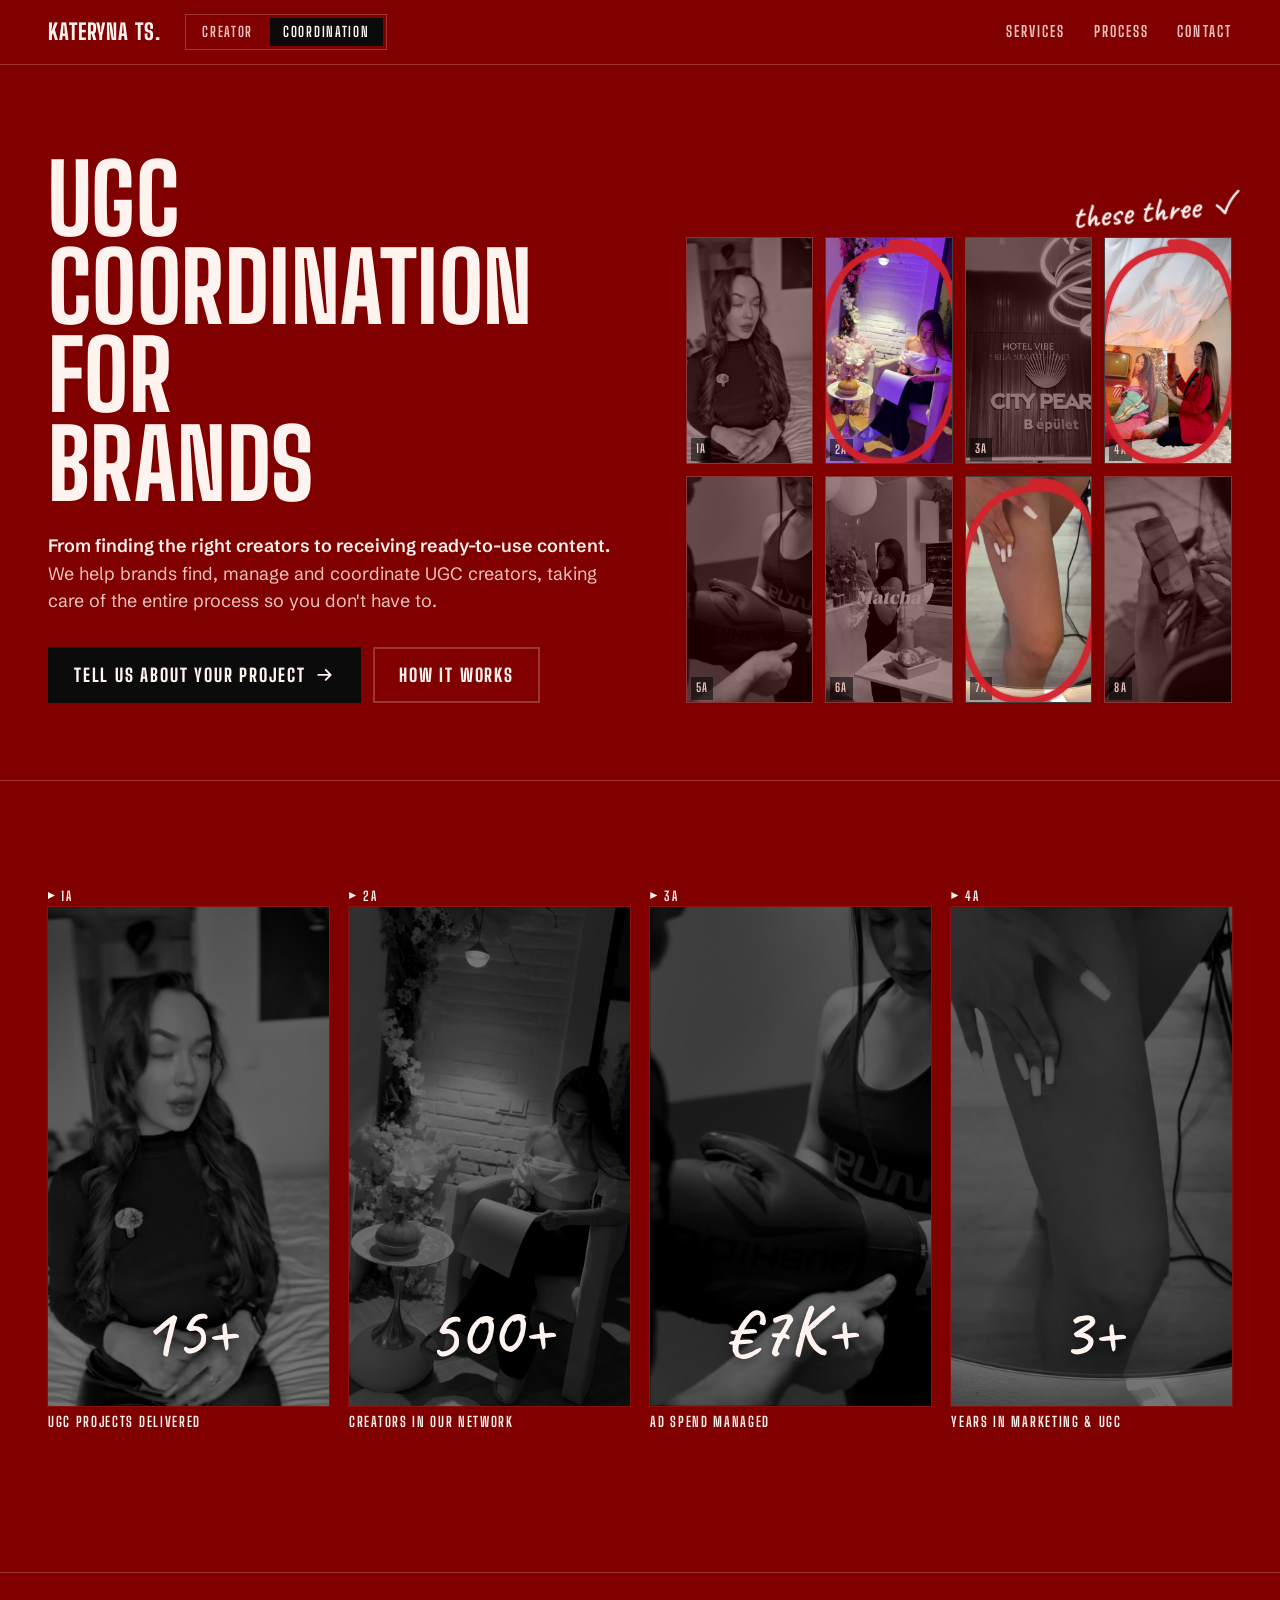
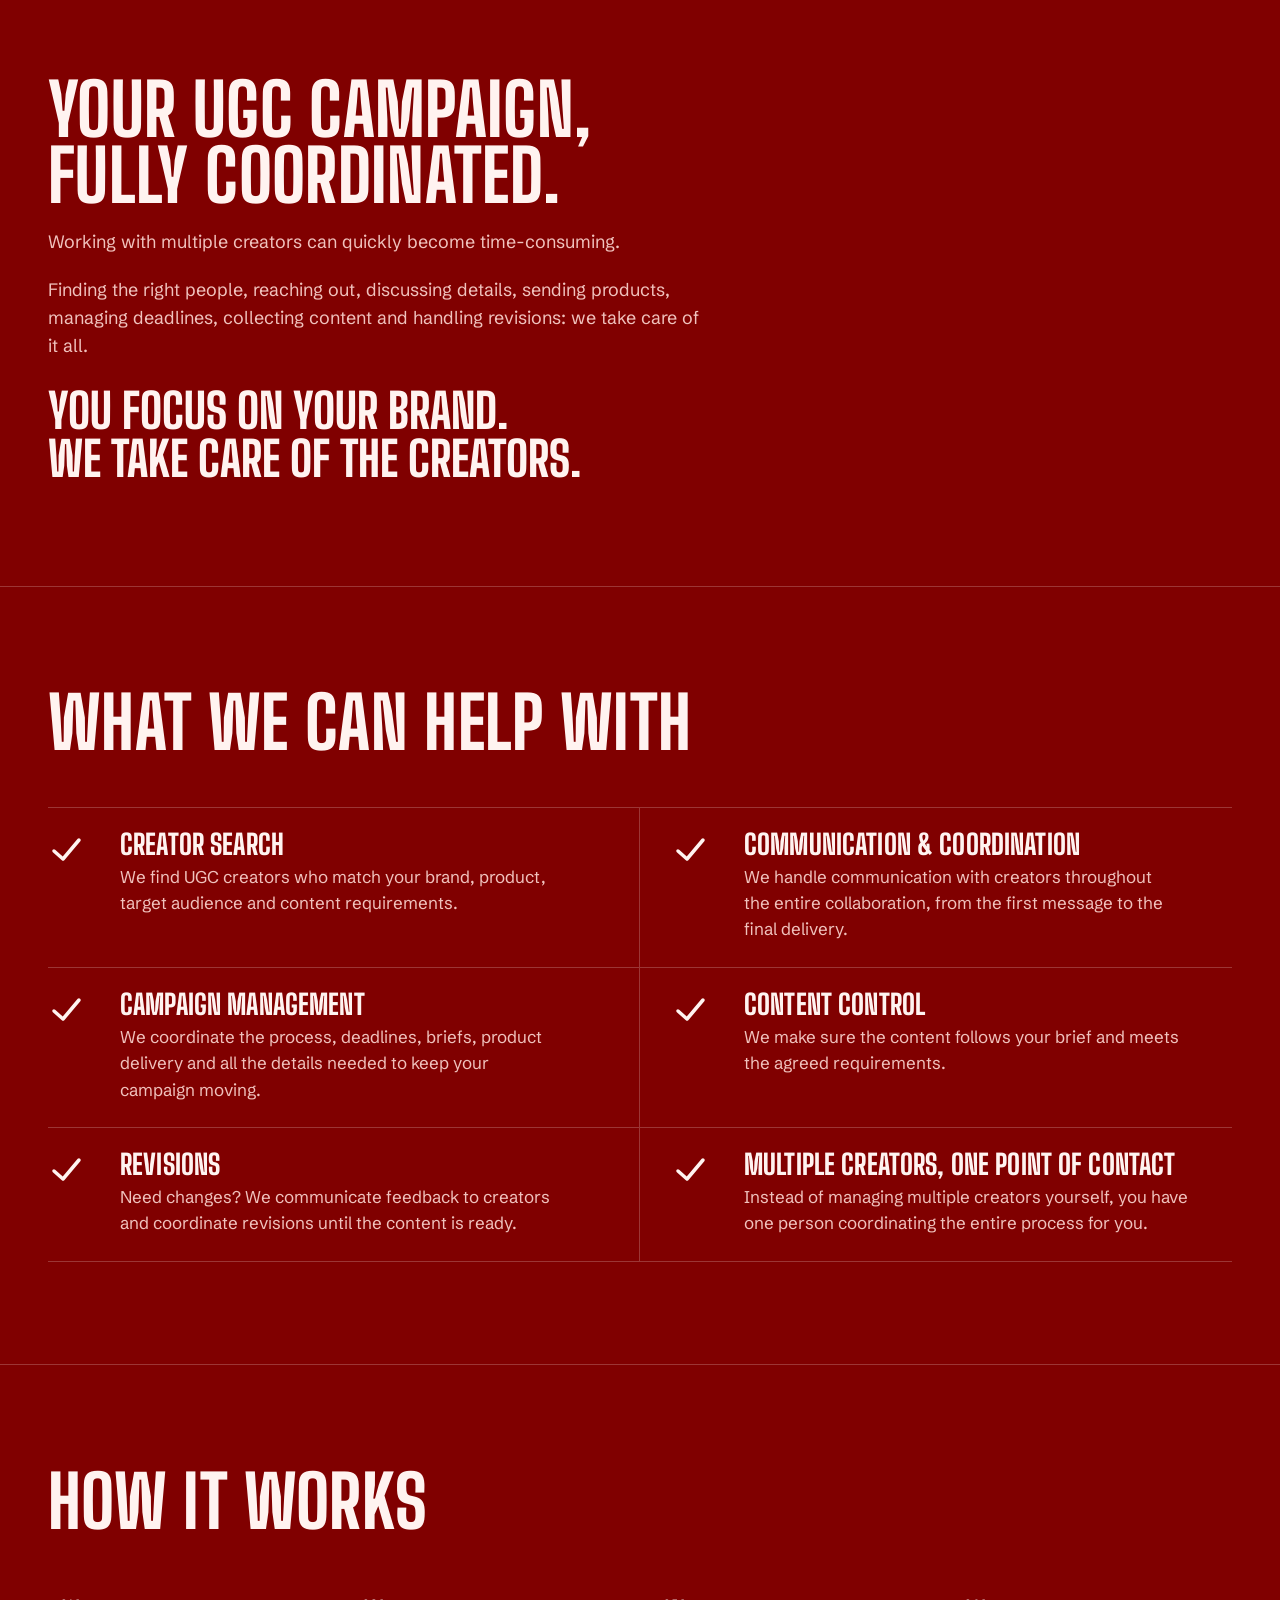
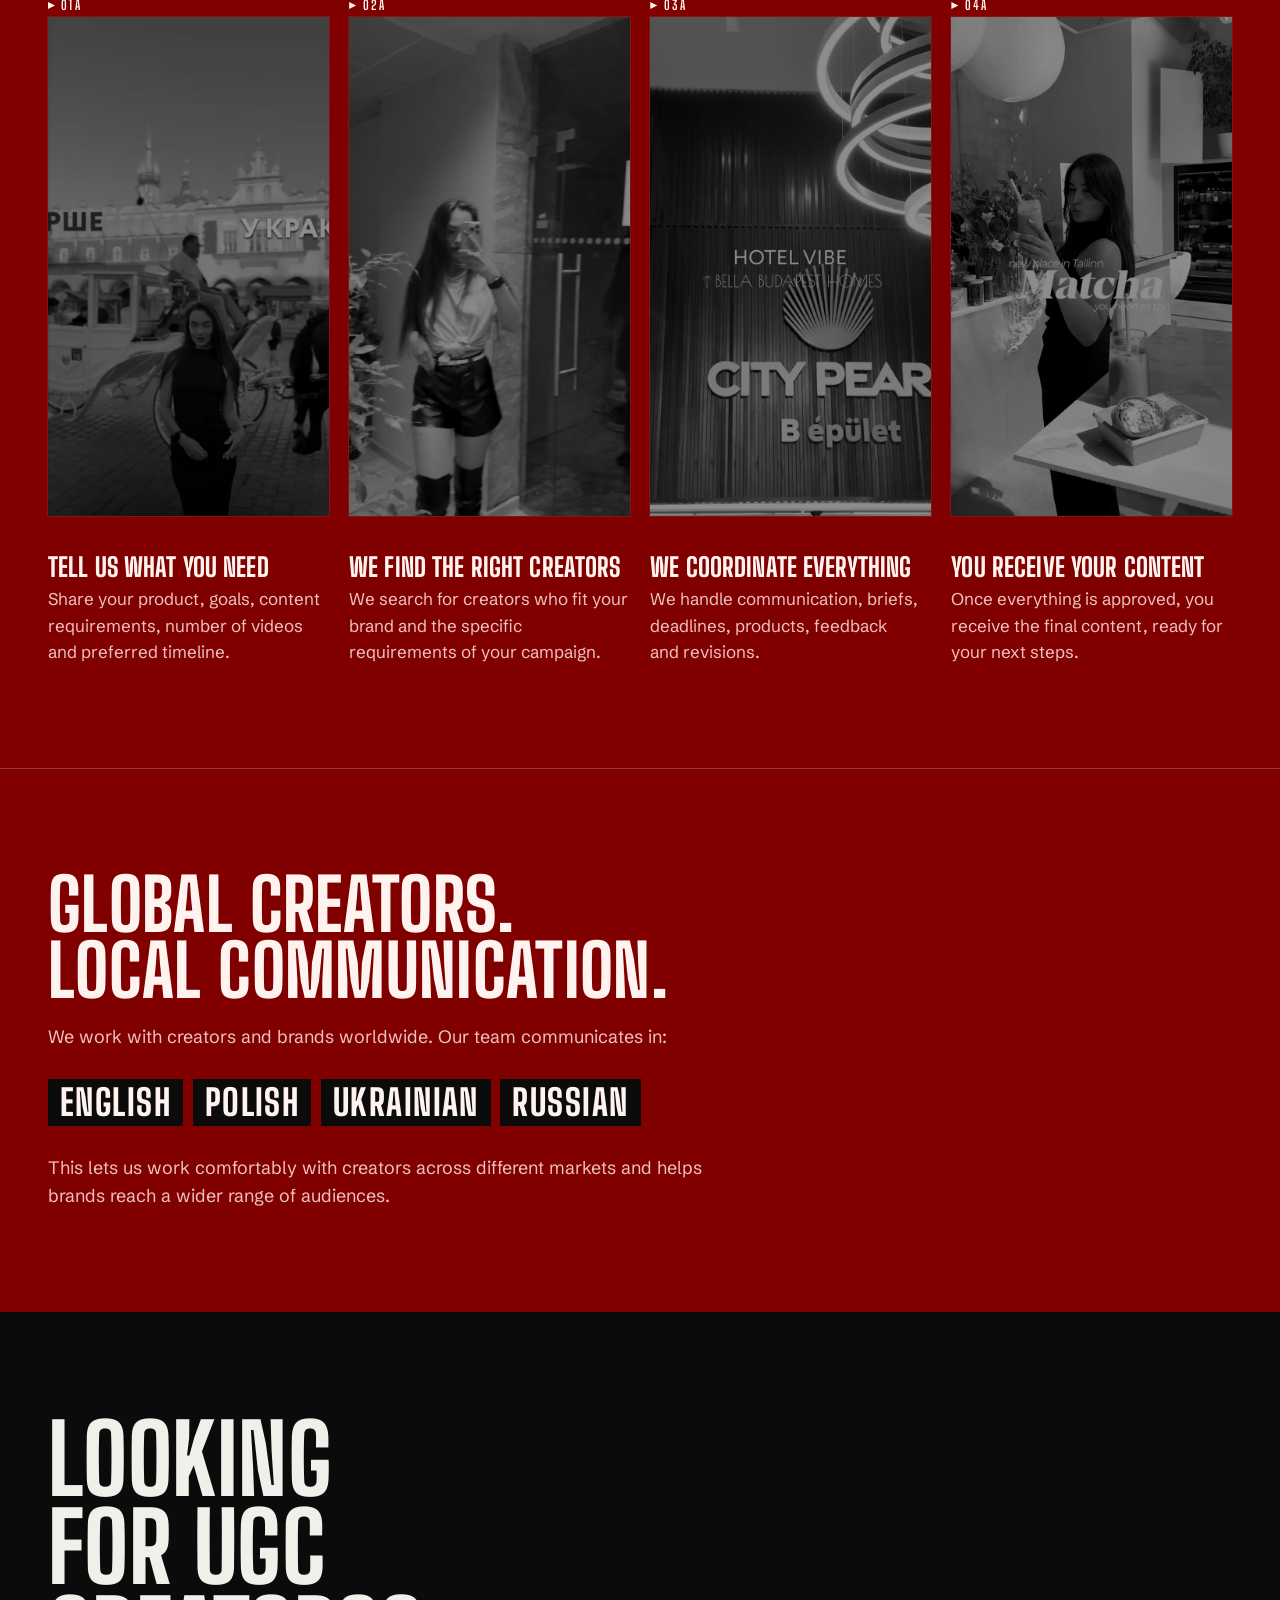
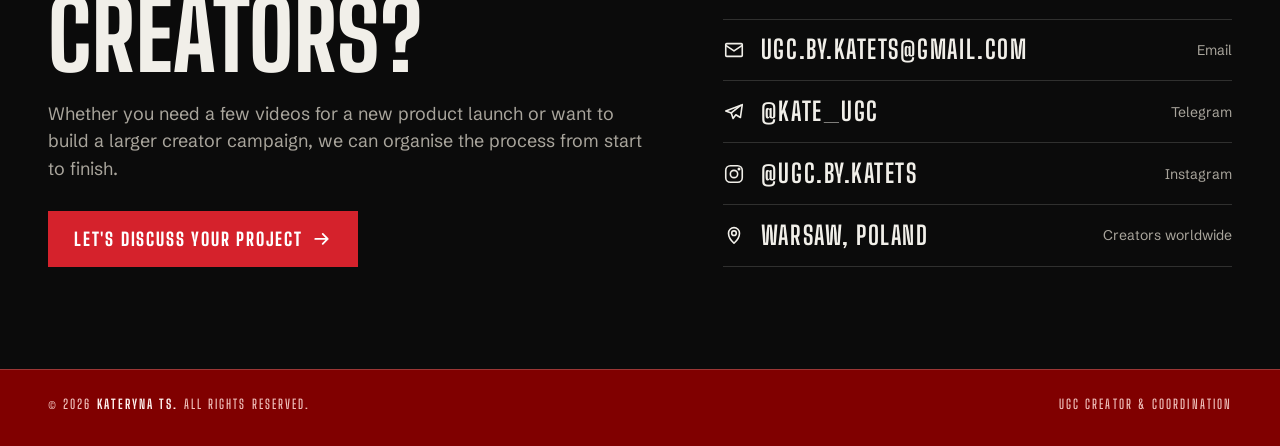
==== commit a5b3145d: "OG image in the new design, no single-word last lines Claude-Session: https://claude.ai/code/session" ====
--- a/coordination/index.html
+++ b/coordination/index.html
@@ -78,7 +78,7 @@
             <div class="container">
                 <div class="hero-copy">
                                         <h1>UGC coordination for brands</h1>
-                    <p class="hero-lead"><b>From finding the right creators to receiving ready-to-use content.</b> We help brands find, manage and coordinate UGC creators, taking care of the entire process so you don't have to.</p>
+                    <p class="hero-lead"><b>From finding the right creators to receiving ready-to-use content.</b> We help brands find, manage and coordinate UGC creators, taking care of the entire process so you don't have&nbsp;to.</p>
                     <div class="hero-actions">
                         <a href="mailto:ugc.by.katets@gmail.com?subject=UGC%20coordination%20enquiry" class="btn btn-ink">Tell us about your project <svg viewBox="0 0 24 24" aria-hidden="true"><path d="M4 12h15M13 6l6 6-6 6"/></svg></a>
                         <a href="#process" class="btn btn-ghost">How it works</a>
--- a/css/site.css
+++ b/css/site.css
@@ -864,3 +864,6 @@
     .js .hero-copy > *, .js .hero-strip .frame, .js .red-sheet .ghost, .js .chooser-top > .container > * { animation: none; }
     ::view-transition-old(root), ::view-transition-new(root) { animation: none; }
 }
+
+/* no single-word last lines */
+p, li, .hero-lead, .chooser-lead, .door-body p, .tally-label, .frame-title, .contact p, .prose p, dd, figcaption { text-wrap: pretty; }
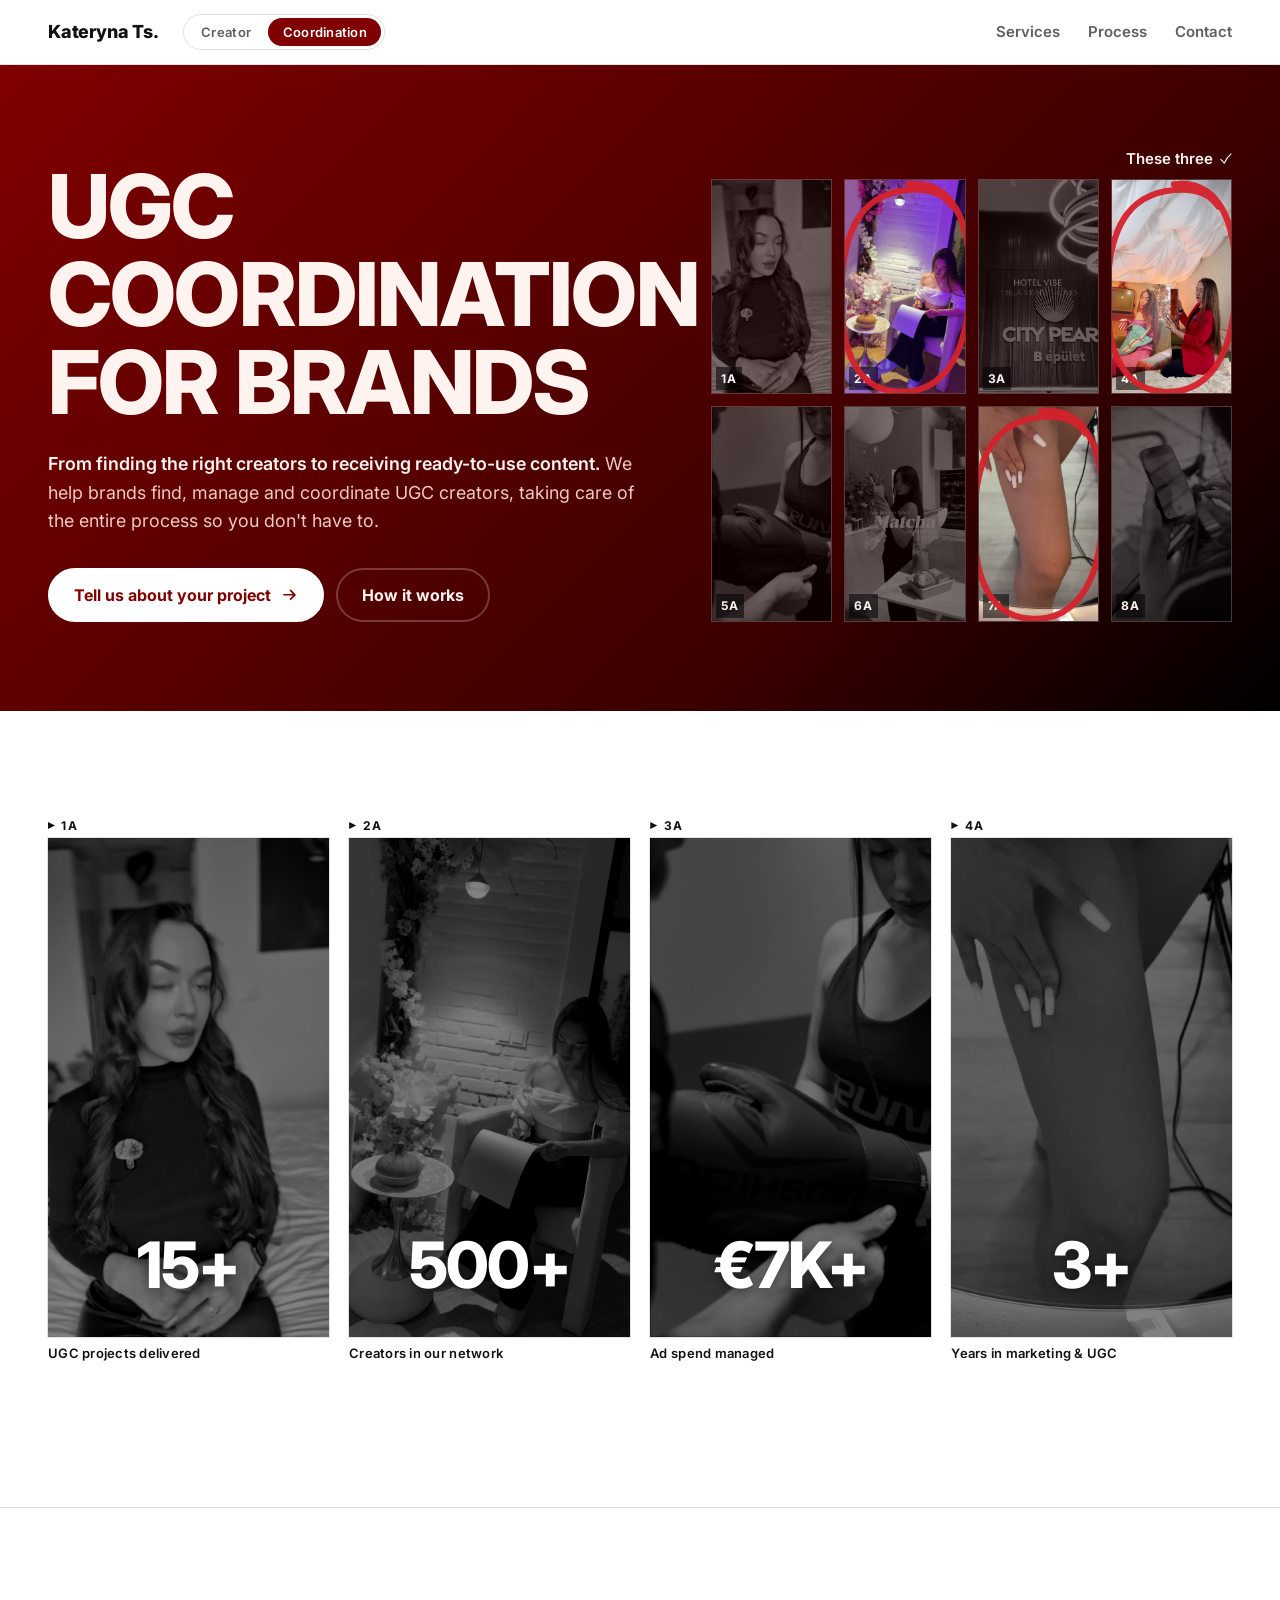
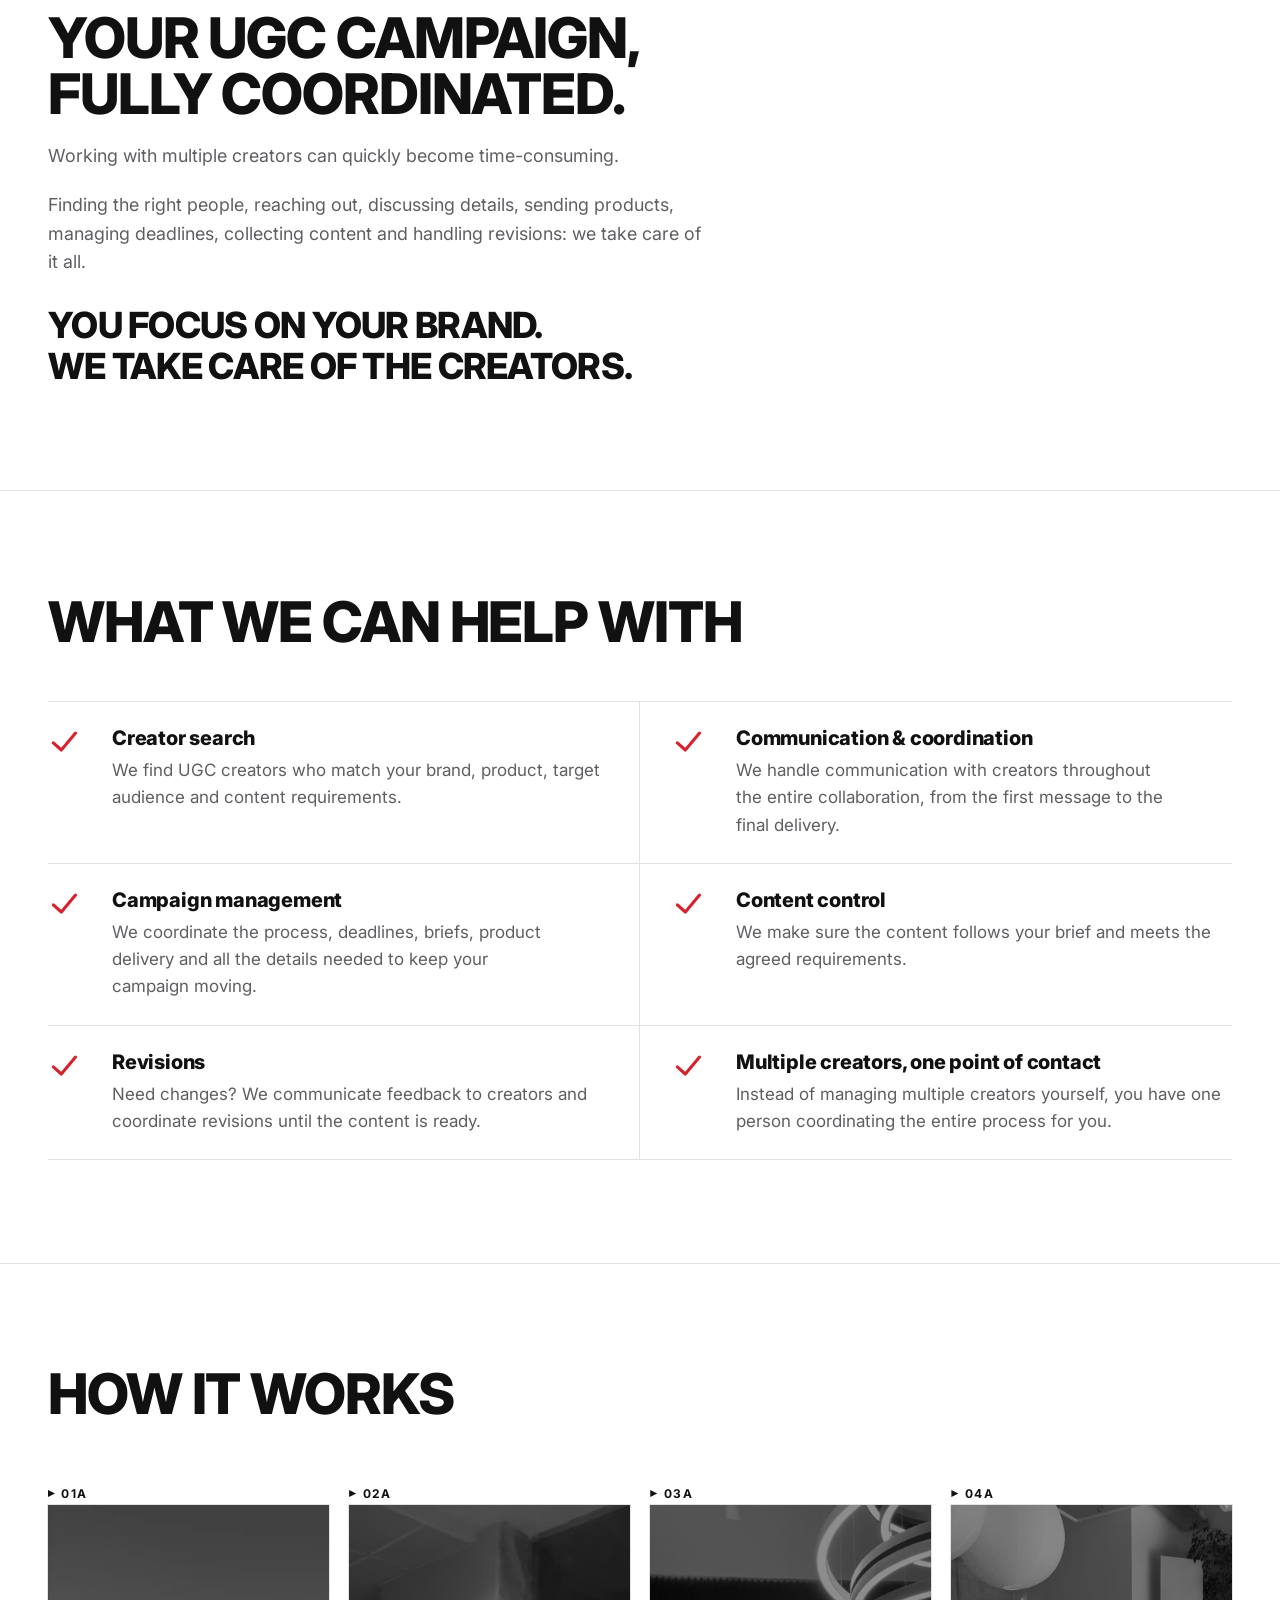
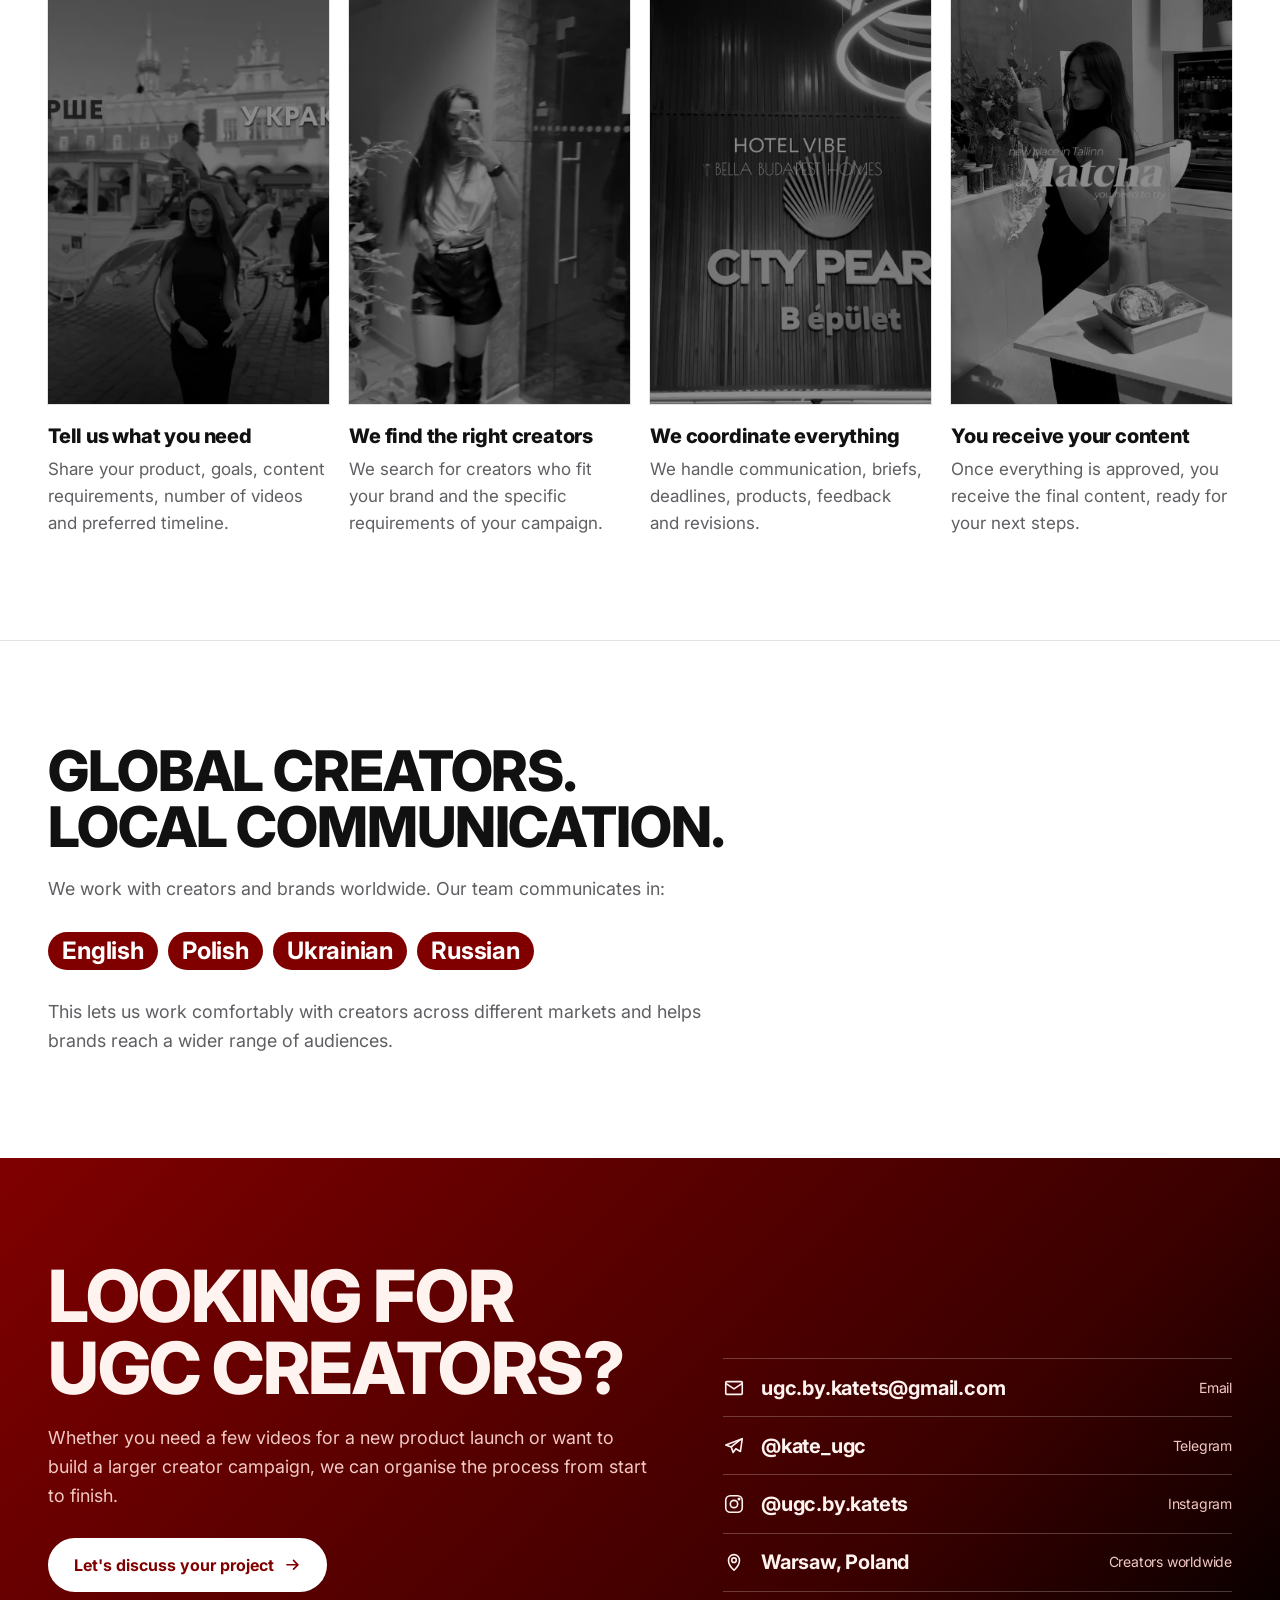
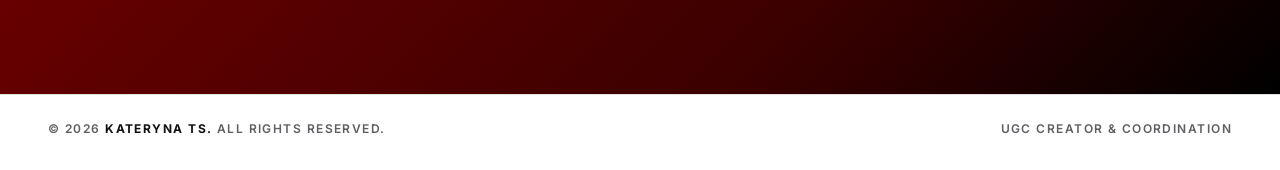
==== commit 7089147f: "Light table version: white paper, Inter, maroon gradient bands, black contact sheet Claude-Session: " ====
--- a/coordination/index.html
+++ b/coordination/index.html
@@ -25,13 +25,13 @@
     <link rel="icon" href="/favicon.svg" type="image/svg+xml">
     <link rel="preconnect" href="https://fonts.googleapis.com">
     <link rel="preconnect" href="https://fonts.gstatic.com" crossorigin>
-    <link href="https://fonts.googleapis.com/css2?family=Big+Shoulders+Display:wght@600;700;800&family=Caveat:wght@600&family=Schibsted+Grotesk:ital,wght@0,400;0,600;1,400&display=swap" rel="stylesheet">
+    <link href="https://fonts.googleapis.com/css2?family=Inter:wght;500;600;700;800&display=swap" rel="stylesheet">
     <link rel="stylesheet" href="/css/site.css">
     <script type="application/ld+json">
     {"@context":"https://schema.org","@type":"Service","name":"UGC Coordination","serviceType":"UGC creator coordination","provider":{"@type":"Person","name":"Kateryna Ts.","url":"https://katyats.com/"},"areaServed":"Worldwide","availableLanguage":["en","pl","uk","ru"],"url":"https://katyats.com/coordination/"}
     </script>
 </head>
-<body class="page-red">
+<body class="page-coord">
 <!--
 THESIS: A darkroom contact sheet. The work sits on black film base with white edge print; a red grease pencil marks the selects. Refuses the beige creator-portfolio and the neon agency page alike.
 OWN-WORLD: film black #0b0b0b, edge-print off-white, brand maroon #800000 owning whole regions, pencil red #d5222c for marks and actions. Big Shoulders Display caps as edge print, Schibsted Grotesk body, Caveat for pencil notes. Frames are 9:16 negatives with frame numbers; circles are drawn strokes, never borders.
@@ -74,6 +74,7 @@
     </header>
 
     <main>
+        <div class="band-red">
         <section class="hero">
             <div class="container">
                 <div class="hero-copy">
@@ -85,11 +86,12 @@
                     </div>
                 </div>
                 <ul class="red-sheet" aria-hidden="true">
-                    <span class="hand" style="right:-2%;top:-4%;transform:rotate(-5deg)">these three <svg class="stroke-tick" viewBox="0 0 36 36" aria-hidden="true"><path d="M5 20 C 9 23, 12 27, 14 30 C 18 20, 25 11, 32 5"/></svg></span>
+                    <span class="note note--sheet">These three <svg class="stroke-tick" viewBox="0 0 36 36" aria-hidden="true"><path d="M5 20 C 9 23, 12 27, 14 30 C 18 20, 25 11, 32 5"/></svg></span>
                     <li class="ghost" data-n="1A"><img src="/videos/posters/video1.jpg" alt="" loading="lazy"></li><li class="ghost is-select" data-n="2A"><img src="/videos/posters/video3.jpg" alt="" loading="lazy"><svg class="pencil" viewBox="0 0 100 160" aria-hidden="true"><path d="M52 6 C 88 2, 100 40, 96 92 C 92 140, 70 158, 44 156 C 12 154, 2 120, 4 78 C 6 34, 22 10, 58 10 C 72 10, 80 16, 84 22"/></svg></li><li class="ghost" data-n="3A"><img src="/videos/posters/video4.jpg" alt="" loading="lazy"></li><li class="ghost is-select" data-n="4A"><img src="/videos/posters/video6.jpg" alt="" loading="lazy"><svg class="pencil" viewBox="0 0 100 160" aria-hidden="true"><path d="M52 6 C 88 2, 100 40, 96 92 C 92 140, 70 158, 44 156 C 12 154, 2 120, 4 78 C 6 34, 22 10, 58 10 C 72 10, 80 16, 84 22"/></svg></li><li class="ghost" data-n="5A"><img src="/videos/posters/video8.jpg" alt="" loading="lazy"></li><li class="ghost" data-n="6A"><img src="/videos/posters/video10.jpg" alt="" loading="lazy"></li><li class="ghost is-select" data-n="7A"><img src="/videos/posters/video11.jpg" alt="" loading="lazy"><svg class="pencil" viewBox="0 0 100 160" aria-hidden="true"><path d="M52 6 C 88 2, 100 40, 96 92 C 92 140, 70 158, 44 156 C 12 154, 2 120, 4 78 C 6 34, 22 10, 58 10 C 72 10, 80 16, 84 22"/></svg></li><li class="ghost" data-n="8A"><img src="/videos/posters/video0.jpg" alt="" loading="lazy"></li>
                 </ul>
             </div>
         </section>
+        </div>
 
         <section class="section" aria-label="Track record">
             <div class="container">
--- a/css/site.css
+++ b/css/site.css
@@ -1,51 +1,74 @@
-/* Kateryna Ts. — contact-sheet world.
-   Black film base, white edge print, red grease pencil for the selects.
-   Two doors: black (creator) and red (coordination). */
+/* Kateryna Ts. — contact-sheet world on a light table.
+   White paper, Inter, red as the working colour; the contact sheet itself
+   stays black film with white edge print and a red grease pencil.
+   Two doors: black (creator) and maroon (coordination). */
 
 :root {
+    --paper: #ffffff;
+    --paper-2: #f7f7f8;
+    --ink: #111111;
+    --ink-muted: #5f5f63;
+    --ink-line: rgba(17, 17, 17, 0.12);
+
     --film: #0b0b0b;
-    --film-2: #151515;
-    --film-3: #222;
-    --edge: #f1efe9;
-    --edge-muted: #a9a59c;
-    --edge-line: rgba(241, 239, 233, 0.16);
+    --film-2: #161616;
+    --edge: #f3f2ee;
+    --edge-muted: #b3b0a8;
+    --edge-line: rgba(243, 242, 238, 0.18);
 
     --red: #800000;
-    --red-2: #6a0000;
-    --red-deep: #4d0000;
+    --red-2: #5a0000;
     --pencil: #d5222c;
-    --pencil-soft: rgba(213, 34, 44, 0.18);
+    --pencil-hover: #e3343e;
     --on-red: #fff3f0;
-    --on-red-muted: #f0c2bd;
-    --on-red-line: rgba(255, 243, 240, 0.22);
-    --ink: #0b0b0b;
-
-    --display: "Big Shoulders Display", "Arial Narrow", sans-serif;
-    --body: "Schibsted Grotesk", "Helvetica Neue", Arial, sans-serif;
-    --hand: "Caveat", "Comic Sans MS", cursive;
-
+    --on-red-muted: #f2c9c4;
+    --on-red-line: rgba(255, 243, 240, 0.24);
+    --gradient-brand: linear-gradient(135deg, #800000 0%, #3a0000 70%, #000 100%);
+
+    /* context tokens: light by default */
+    --bg: var(--paper);
+    --fg: var(--ink);
+    --fg-muted: var(--ink-muted);
+    --line: var(--ink-line);
+    --accent: var(--pencil);
+
+    --font: "Inter", "Helvetica Neue", Arial, sans-serif;
     --measure: 62ch;
     --gutter: clamp(1rem, 4vw, 3rem);
     --container: 1280px;
     --ease-out: cubic-bezier(0.16, 1, 0.3, 1);
-    --shadow: 0 18px 40px -20px rgba(0, 0, 0, 0.7);
+    --shadow: 0 18px 40px -20px rgba(0, 0, 0, 0.45);
+}
+
+.film, .door--film, .menu, .player {
+    --bg: var(--film);
+    --fg: var(--edge);
+    --fg-muted: var(--edge-muted);
+    --line: var(--edge-line);
+}
+.band-red, .door--red {
+    --bg: var(--red);
+    --fg: var(--on-red);
+    --fg-muted: var(--on-red-muted);
+    --line: var(--on-red-line);
+    --accent: var(--on-red);
 }
 
 *, *::before, *::after { box-sizing: border-box; }
 
 html {
-    color-scheme: dark;
+    color-scheme: light;
     scroll-behavior: smooth;
     -webkit-text-size-adjust: 100%;
 }
 
 body {
     margin: 0;
-    background: var(--film);
-    color: var(--edge);
-    font-family: var(--body);
+    background: var(--paper);
+    color: var(--ink);
+    font-family: var(--font);
     font-size: 1.0625rem;
-    line-height: 1.55;
+    line-height: 1.6;
     -webkit-font-smoothing: antialiased;
     overflow-x: clip;
 }
@@ -55,8 +78,11 @@
 
 a { color: inherit; }
 img, video { display: block; max-width: 100%; }
-h1, h2, h3 { margin: 0; font-family: var(--display); font-weight: 800; line-height: 0.92; text-transform: uppercase; letter-spacing: 0.005em; text-wrap: balance; }
+h1, h2, h3 { margin: 0; font-weight: 800; letter-spacing: -0.02em; line-height: 1; text-wrap: balance; color: var(--fg); }
+h1, h2 { text-transform: uppercase; }
+h3 { font-size: 1.25rem; line-height: 1.25; letter-spacing: -0.01em; }
 p { margin: 0; }
+p, li, .frame-title, .tally-label, dd, figcaption { text-wrap: pretty; }
 ul, ol { margin: 0; padding: 0; list-style: none; }
 button { font: inherit; color: inherit; background: none; border: 0; padding: 0; cursor: pointer; }
 
@@ -64,29 +90,29 @@
 
 .container { width: min(100% - 2 * var(--gutter), var(--container)); margin-inline: auto; }
 
-/* ---------- Edge print (the film’s own typography) ---------- */
+/* ---------- Edge print (small caps labels) ---------- */
 .edge-print {
-    font-family: var(--display);
     font-weight: 600;
-    font-size: 0.8125rem;
-    letter-spacing: 0.16em;
+    font-size: 0.75rem;
+    letter-spacing: 0.12em;
     text-transform: uppercase;
-    color: var(--edge-muted);
+    color: var(--fg-muted);
     white-space: nowrap;
 }
-.edge-print b { color: var(--edge); font-weight: 700; }
-
-.hand {
-    font-family: var(--hand);
+.edge-print b { color: var(--fg); font-weight: 700; }
+
+.note {
+    display: inline-flex;
+    align-items: center;
+    gap: 0.35rem;
     font-weight: 600;
-    font-size: 1.5rem;
-    line-height: 1;
+    font-size: 0.9375rem;
     color: var(--pencil);
-    text-transform: none;
-    letter-spacing: 0;
-    transform: rotate(-4deg);
-    display: inline-block;
-}
+}
+.band-red .note, .door--red .note { color: var(--on-red); }
+.stroke-arrow, .stroke-tick { display: inline-block; height: 0.9em; width: auto; vertical-align: -0.1em; }
+.stroke-arrow path, .stroke-tick path { fill: none; stroke: currentColor; stroke-width: 3; stroke-linecap: round; stroke-linejoin: round; }
+.stroke-arrow { width: 2em; }
 
 /* ---------- Grease pencil ---------- */
 .pencil {
@@ -106,7 +132,6 @@
     stroke-dasharray: 520;
     stroke-dashoffset: 520;
     opacity: 0.95;
-    filter: drop-shadow(0 0 0.6px rgba(213, 34, 44, 0.8));
     transition: stroke-dashoffset 0.7s var(--ease-out);
 }
 .is-select .pencil path,
@@ -118,159 +143,82 @@
     position: sticky;
     top: 0;
     z-index: 40;
-    background: color-mix(in srgb, var(--film) 88%, transparent);
-    backdrop-filter: blur(10px);
-    -webkit-backdrop-filter: blur(10px);
-    border-bottom: 1px solid var(--edge-line);
-}
-.page-red .site-head {
-    background: color-mix(in srgb, var(--red) 90%, transparent);
-    border-bottom-color: var(--on-red-line);
-}
-.site-head .container {
-    display: flex;
-    align-items: center;
-    gap: 1.5rem;
-    min-height: 64px;
-}
-.logo {
-    font-family: var(--display);
-    font-weight: 800;
-    font-size: 1.375rem;
-    letter-spacing: 0.04em;
-    text-transform: uppercase;
+    background: rgba(255, 255, 255, 0.86);
+    backdrop-filter: blur(12px);
+    -webkit-backdrop-filter: blur(12px);
+    border-bottom: 1px solid var(--ink-line);
+}
+.site-head .container { display: flex; align-items: center; gap: 1.5rem; min-height: 64px; }
+.logo { font-weight: 800; font-size: 1.125rem; letter-spacing: -0.01em; text-decoration: none; line-height: 1; }
+.switch { display: flex; border: 1px solid var(--line); padding: 3px; gap: 3px; border-radius: 999px; }
+.switch a {
+    font-weight: 600;
+    font-size: 0.8125rem;
+    letter-spacing: 0.02em;
     text-decoration: none;
+    padding: 0.45rem 0.9rem;
     line-height: 1;
-}
-.switch {
-    display: flex;
-    border: 1px solid var(--edge-line);
-    padding: 3px;
-    gap: 3px;
-}
-.page-red .switch { border-color: var(--on-red-line); }
-.switch a {
-    font-family: var(--display);
-    font-weight: 700;
-    font-size: 0.875rem;
-    letter-spacing: 0.12em;
-    text-transform: uppercase;
-    text-decoration: none;
-    padding: 0.45rem 0.85rem;
-    line-height: 1;
-    color: var(--edge-muted);
+    border-radius: 999px;
+    color: var(--fg-muted);
     transition: background 0.2s, color 0.2s;
 }
-.page-red .switch a { color: var(--on-red-muted); }
-.switch a[aria-current="page"] { background: var(--pencil); color: #fff; }
-.page-red .switch a[aria-current="page"] { background: var(--ink); color: var(--on-red); }
-.switch a:not([aria-current]):hover { color: var(--edge); }
-.page-red .switch a:not([aria-current]):hover { color: var(--on-red); }
-
+.switch a[aria-current="page"] { background: var(--red); color: #fff; }
+.switch a:not([aria-current]):hover { color: var(--fg); }
 .site-nav { margin-left: auto; display: flex; gap: 1.75rem; }
-.site-nav a {
-    font-family: var(--display);
-    font-weight: 700;
-    font-size: 0.9375rem;
-    letter-spacing: 0.14em;
-    text-transform: uppercase;
-    text-decoration: none;
-    color: var(--edge-muted);
-    transition: color 0.2s;
-}
-.page-red .site-nav a { color: var(--on-red-muted); }
-.site-nav a:hover { color: var(--edge); }
-.page-red .site-nav a:hover { color: var(--on-red); }
-
-.menu-btn {
-    margin-left: auto;
-    display: none;
-    width: 44px;
-    height: 44px;
-    align-items: center;
-    justify-content: center;
-}
+.site-nav a { font-weight: 600; font-size: 0.9375rem; text-decoration: none; color: var(--fg-muted); transition: color 0.2s; }
+.site-nav a:hover { color: var(--fg); }
+
+.menu-btn { margin-left: auto; display: none; width: 44px; height: 44px; align-items: center; justify-content: center; }
 .menu-btn svg { width: 24px; height: 24px; stroke: currentColor; fill: none; stroke-width: 2; stroke-linecap: round; }
 
-.menu {
-    border: 0;
-    padding: 0;
-    width: 100vw;
-    max-width: 100vw;
-    height: 100dvh;
-    max-height: 100dvh;
-    background: var(--film);
-    color: var(--edge);
-}
-.page-red .menu { background: var(--red); color: var(--on-red); }
+.menu { border: 0; padding: 0; width: 100vw; max-width: 100vw; height: 100dvh; max-height: 100dvh; background: var(--film); color: var(--edge); }
 .menu::backdrop { background: rgba(0, 0, 0, 0.6); }
 .menu-inner { padding: 1.25rem var(--gutter) 3rem; display: flex; flex-direction: column; gap: 2.5rem; min-height: 100%; }
 .menu-top { display: flex; align-items: center; justify-content: space-between; }
 .menu-close { width: 44px; height: 44px; display: grid; place-items: center; }
 .menu-close svg { width: 24px; height: 24px; stroke: currentColor; fill: none; stroke-width: 2; stroke-linecap: round; }
-.menu-links a {
-    display: block;
-    font-family: var(--display);
-    font-weight: 800;
-    font-size: clamp(2.5rem, 12vw, 4rem);
-    line-height: 1;
-    text-transform: uppercase;
-    text-decoration: none;
-    padding: 0.35rem 0;
-    border-bottom: 1px solid var(--edge-line);
-}
-.page-red .menu-links a { border-bottom-color: var(--on-red-line); }
+.menu-links a { display: block; font-weight: 800; font-size: clamp(2.25rem, 10vw, 3.5rem); letter-spacing: -0.02em; line-height: 1.1; text-decoration: none; padding: 0.35rem 0; border-bottom: 1px solid var(--line); }
 .menu .switch { align-self: flex-start; }
+.menu .switch a[aria-current="page"] { background: var(--pencil); }
 
 /* ---------- Buttons ---------- */
 .btn {
     display: inline-flex;
     align-items: center;
     gap: 0.6rem;
-    font-family: var(--display);
-    font-weight: 800;
-    font-size: 1.125rem;
-    letter-spacing: 0.1em;
-    text-transform: uppercase;
+    font-weight: 700;
+    font-size: 1rem;
     text-decoration: none;
     line-height: 1;
     padding: 1rem 1.5rem;
+    border-radius: 999px;
     border: 2px solid transparent;
     transition: transform 0.25s var(--ease-out), background 0.2s, color 0.2s, border-color 0.2s;
 }
 .btn svg { width: 1.1em; height: 1.1em; fill: none; stroke: currentColor; stroke-width: 2.25; stroke-linecap: round; stroke-linejoin: round; }
 .btn:hover { transform: translateY(-2px); }
 .btn:active { transform: translateY(0); }
-.btn-pencil { background: var(--pencil); color: #fff; border-color: var(--pencil); }
-.btn-pencil:hover { background: #e33a43; border-color: #e33a43; }
-.btn-ghost { border-color: var(--edge-line); color: var(--edge); }
-.btn-ghost:hover { border-color: var(--edge); }
-.page-red .btn-ink { background: var(--ink); color: var(--on-red); border-color: var(--ink); }
-.page-red .btn-ink:hover { background: #000; }
-.page-red .btn-ghost { border-color: var(--on-red-line); color: var(--on-red); }
-.page-red .btn-ghost:hover { border-color: var(--on-red); }
+.btn-pencil { background: var(--red); color: #fff; border-color: var(--red); }
+.btn-pencil:hover { background: var(--red-2); border-color: var(--red-2); }
+.btn-ink { background: var(--ink); color: #fff; border-color: var(--ink); }
+.btn-ink:hover { background: #000; }
+.band-red .btn-ink { background: #fff; color: var(--red); border-color: #fff; }
+.band-red .btn-ink:hover { background: var(--on-red); }
+.film .btn-ink { background: var(--pencil); border-color: var(--pencil); }
+.btn-ghost { border-color: var(--line); color: var(--fg); }
+.btn-ghost:hover { border-color: var(--fg); }
 
 /* ---------- Landing: two doors ---------- */
 .chooser { min-height: 100dvh; display: flex; flex-direction: column; }
-.chooser-top {
-    padding: clamp(1rem, 2vw, 1.5rem) 0 clamp(1.25rem, 2.5vw, 2rem);
-    border-bottom: 1px solid var(--edge-line);
-}
+.chooser-top { padding-block: clamp(0.75rem, 1.5vw, 1rem) clamp(1.25rem, 2.5vw, 2rem); }
 .chooser-top .container { display: grid; gap: 1rem 3rem; grid-template-columns: minmax(0, 1.3fr) minmax(0, 1fr); align-items: end; }
 .chooser-top .chooser-meta { grid-column: 1 / -1; }
-.chooser-meta { display: flex; justify-content: space-between; align-items: baseline; flex-wrap: wrap; gap: 0.5rem 1.5rem; }
-.chooser h1 {
-    font-size: clamp(2.5rem, 5.2vw, 4.5rem);
-    max-width: 12ch;
-}
-.chooser-lead {
-    max-width: var(--measure);
-    font-size: clamp(1.0625rem, 1.5vw, 1.25rem);
-    color: var(--edge-muted);
-}
-.chooser-lead b { color: var(--edge); font-weight: 600; }
-
-.doors { flex: 1; display: grid; grid-template-columns: 1fr 1fr; min-height: 62dvh; }
+.chooser-meta { display: flex; justify-content: space-between; align-items: baseline; flex-wrap: wrap; gap: 0.5rem 1.5rem; padding: 0.75rem 0 1.25rem; border-bottom: 1px solid var(--ink-line); }
+.chooser h1 { font-size: clamp(2.25rem, 4.2vw, 3.75rem); max-width: 14ch; }
+.chooser-lead { max-width: var(--measure); font-size: clamp(1.0625rem, 1.5vw, 1.25rem); color: var(--ink-muted); }
+.chooser-lead b { color: var(--ink); font-weight: 600; }
+
+.doors { flex: 1; display: grid; grid-template-columns: 1fr 1fr; min-height: 66dvh; }
 .door {
     position: relative;
     display: grid;
@@ -279,11 +227,12 @@
     overflow: hidden;
     isolation: isolate;
     outline-offset: -4px;
-}
-.door--film { background: var(--film); color: var(--edge); border-right: 1px solid var(--edge-line); }
-.door--red { background: var(--red); color: var(--on-red); }
-
-.door-stage { position: relative; min-height: clamp(320px, 50vh, 480px); }
+    color: var(--fg);
+}
+.door--film { background: var(--film); }
+.door--red { background: var(--gradient-brand); }
+
+.door-stage { position: relative; min-height: clamp(300px, 46vh, 460px); }
 .door-strip {
     position: absolute;
     inset: 0;
@@ -291,41 +240,35 @@
     gap: 14px;
     align-items: center;
     justify-content: center;
-    padding: 2rem 1rem;
+    padding: 3rem 1rem 3rem;
     transition: transform 0.8s var(--ease-out);
 }
 .door:hover .door-strip { transform: translateY(-6px); }
-.door-strip .frame { flex: 0 0 auto; height: clamp(220px, 36vh, 360px); width: auto; }
+.door-strip .frame { flex: 0 0 auto; height: min(100% - 5.5rem, 520px); width: auto; cursor: pointer; }
 .door-strip .frame:nth-child(2) { transform: translateY(-18px); }
-
 .door-body {
     padding: 1.5rem var(--gutter) 2rem;
     display: grid;
     gap: 0.75rem;
-    border-top: 1px solid var(--edge-line);
-    background: inherit;
+    border-top: 1px solid var(--line);
     position: relative;
     z-index: 2;
 }
-.door--red .door-body { border-top-color: var(--on-red-line); }
-.door-body h2 { font-size: clamp(2.25rem, 4.5vw, 3.5rem); }
-.door-body p { color: var(--edge-muted); max-width: 40ch; }
-.door--red .door-body p { color: var(--on-red-muted); }
-.door-cta {
-    display: inline-flex;
-    align-items: center;
-    gap: 0.5rem;
-    margin-top: 0.5rem;
-    font-family: var(--display);
-    font-weight: 800;
-    font-size: 1.125rem;
-    letter-spacing: 0.1em;
-    text-transform: uppercase;
-    color: var(--pencil);
-}
-.door--red .door-cta { color: var(--on-red); }
+.door--film .door-body { background: var(--film); }
+.door--red .door-body { background: rgba(0, 0, 0, 0.18); }
+.door-body h2 { font-size: clamp(2rem, 4vw, 3rem); }
+.door-body p { color: var(--fg-muted); max-width: 40ch; }
+.door-cta { display: inline-flex; align-items: center; gap: 0.5rem; margin-top: 0.5rem; font-weight: 700; font-size: 1rem; color: var(--accent); }
 .door-cta svg { width: 1.1em; height: 1.1em; fill: none; stroke: currentColor; stroke-width: 2.5; stroke-linecap: round; stroke-linejoin: round; transition: transform 0.3s var(--ease-out); }
 .door:hover .door-cta svg { transform: translateX(6px); }
+.door-mark { position: relative; display: inline-block; }
+.door-mark .pencil-wide { inset: -18% -7%; width: 114%; height: 136%; }
+.door-mark .pencil path { stroke-width: 3; }
+.door.is-chosen .door-mark .pencil path { stroke-dashoffset: 0; }
+.door--red .door-mark .pencil path { stroke: var(--on-red); }
+.door .note { position: absolute; z-index: 4; }
+.note--film { left: var(--gutter); bottom: 8%; }
+.door--red .note { right: var(--gutter); bottom: 6%; }
 
 /* ghost contact sheet inside the red door */
 .ghost-sheet {
@@ -336,121 +279,75 @@
     grid-auto-rows: 1fr;
     gap: 10px;
     padding: 1.5rem;
-    opacity: 0.9;
-}
-.ghost {
-    position: relative;
-    border: 1px solid var(--on-red-line);
-    background: repeating-linear-gradient(135deg, rgba(0,0,0,0.12) 0 2px, transparent 2px 9px);
-}
+}
+.ghost { position: relative; overflow: hidden; border: 1px solid var(--line); background: rgba(0, 0, 0, 0.25); }
+.ghost img { position: absolute; inset: 0; width: 100%; height: 100%; object-fit: cover; filter: grayscale(1) contrast(1.1) brightness(0.6); mix-blend-mode: luminosity; opacity: 0.7; }
+.ghost.is-select img { filter: none; mix-blend-mode: normal; opacity: 1; }
 .ghost::after {
     content: attr(data-n);
     position: absolute;
     left: 4px;
-    bottom: 2px;
-    font-family: var(--display);
+    bottom: 3px;
+    z-index: 2;
     font-weight: 700;
     font-size: 0.6875rem;
-    letter-spacing: 0.1em;
-    color: var(--on-red-muted);
-}
-.ghost.is-select .pencil path { stroke: var(--ink); }
-.ghost.is-select { background: rgba(0,0,0,0.28); }
-.door-note {
-    position: absolute;
-    right: 6%;
-    bottom: 8%;
-    z-index: 2;
+    letter-spacing: 0.08em;
+    padding: 2px 5px;
+    background: rgba(0, 0, 0, 0.55);
     color: var(--on-red);
-    font-size: clamp(1.5rem, 3vw, 2.25rem);
-    transform: rotate(-6deg);
-}
-.door-note--film { color: var(--pencil); right: auto; left: 6%; top: 8%; }
+}
+.ghost .pencil { z-index: 3; }
+.ghost.is-select .pencil path { stroke: var(--pencil); }
 
 /* ---------- Frames (the negatives) ---------- */
-.frame {
-    position: relative;
-    aspect-ratio: 9 / 16;
-    background: var(--film-2);
-    overflow: visible;
-}
-.frame-media {
-    position: absolute;
-    inset: 0;
-    overflow: hidden;
-    background: #000;
-    outline: 1px solid rgba(241, 239, 233, 0.08);
-}
+.frame { position: relative; aspect-ratio: 9 / 16; background: var(--film-2); overflow: visible; }
+.frame-media { position: absolute; inset: 0; overflow: hidden; background: #000; outline: 1px solid var(--line); }
 .frame video, .frame img { width: 100%; height: 100%; object-fit: cover; }
-.frame-num {
-    position: absolute;
-    left: 0;
-    top: -1.35rem;
-    display: flex;
-    align-items: center;
-    gap: 0.4rem;
-}
-.frame-num::before {
-    content: "";
-    width: 7px;
-    height: 7px;
-    background: var(--edge);
-    clip-path: polygon(0 0, 100% 50%, 0 100%);
-}
+.frame-num { position: absolute; left: 0; top: -1.35rem; display: flex; align-items: center; gap: 0.4rem; }
+.frame-num::before { content: ""; width: 7px; height: 7px; background: var(--fg); clip-path: polygon(0 0, 100% 50%, 0 100%); }
 .frame-title {
     position: absolute;
     left: 0;
     right: 0;
-    bottom: -1.5rem;
-    font-family: var(--display);
-    font-weight: 700;
-    font-size: 0.875rem;
-    letter-spacing: 0.12em;
-    text-transform: uppercase;
-    color: var(--edge);
+    bottom: -1.6rem;
+    font-weight: 600;
+    font-size: 0.8125rem;
+    letter-spacing: 0.02em;
+    color: var(--fg);
     white-space: nowrap;
     overflow: hidden;
     text-overflow: ellipsis;
 }
 
-/* ---------- Creator hero ---------- */
-.hero {
-    padding: clamp(2.5rem, 7vw, 6rem) 0 clamp(3rem, 6vw, 5rem);
-    border-bottom: 1px solid var(--edge-line);
-    position: relative;
-}
+/* ---------- Hero ---------- */
+.hero { padding: clamp(2.5rem, 7vw, 6rem) 0 clamp(3rem, 6vw, 5rem); position: relative; }
 .hero .container { display: grid; grid-template-columns: minmax(0, 1.15fr) minmax(0, 1fr); gap: clamp(2rem, 5vw, 5rem); align-items: end; }
 .hero-copy { display: grid; gap: 1.5rem; }
-.hero h1 { font-size: clamp(3.25rem, 9vw, 7.5rem); max-width: 9ch; }
+.hero h1 { font-size: clamp(2.75rem, 7vw, 5.5rem); max-width: 10ch; }
 .hero h1 .pencil-word { position: relative; display: inline-block; }
-.hero h1 .pencil-word .pencil { inset: -10% -6%; width: 112%; height: 120%; }
+.hero h1 .pencil-word .pencil { inset: -14% -6%; width: 112%; height: 128%; }
 .hero h1 .pencil-word .pencil path { stroke-width: 3; }
-.hero-lead { max-width: var(--measure); font-size: clamp(1.0625rem, 1.4vw, 1.25rem); color: var(--edge-muted); }
-.hero-lead b { color: var(--edge); font-weight: 600; }
+.hero-lead { max-width: var(--measure); font-size: clamp(1.0625rem, 1.4vw, 1.25rem); color: var(--fg-muted); }
+.hero-lead b { color: var(--fg); font-weight: 600; }
 .hero-actions { display: flex; flex-wrap: wrap; gap: 0.75rem; margin-top: 0.5rem; }
 
-.hero-strip {
-    display: grid;
-    grid-template-columns: repeat(3, 1fr);
-    gap: 14px;
-    align-items: end;
-    padding-top: 2rem;
-}
+.hero-strip { display: grid; grid-template-columns: repeat(3, 1fr); gap: 14px; align-items: end; padding-top: 2rem; }
+.hero-strip .frame { cursor: pointer; }
 .hero-strip .frame:nth-child(2) { transform: translateY(-2.25rem); }
-.hero-strip .frame-num { top: -1.35rem; }
+.hero-strip .frame .frame-media, .door-strip .frame .frame-media { transition: transform 0.4s var(--ease-out); }
+.hero-strip .frame:hover .frame-media { transform: scale(1.03); }
+
+/* coordination hero: maroon band */
+.band-red { background: var(--gradient-brand); color: var(--fg); }
+.band-red .hero { padding-bottom: clamp(3rem, 7vw, 6rem); }
 
 /* ---------- Sections ---------- */
 .section { padding: clamp(3.5rem, 8vw, 7rem) 0; }
-.section + .section { border-top: 1px solid var(--edge-line); }
-.section-head {
-    display: flex;
-    align-items: baseline;
-    justify-content: space-between;
-    gap: 1.5rem;
-    flex-wrap: wrap;
-    margin-bottom: clamp(2rem, 4vw, 3.5rem);
-}
-.section-head h2 { font-size: clamp(2.5rem, 6vw, 4.5rem); }
+.section + .section { border-top: 1px solid var(--line); }
+.film { background: var(--film); color: var(--fg); }
+.film.section + .section, .section + .film.section { border-top: 0; }
+.section-head { display: flex; align-items: baseline; justify-content: space-between; gap: 1.5rem; flex-wrap: wrap; margin-bottom: clamp(2rem, 4vw, 3.5rem); }
+.section-head h2 { font-size: clamp(2rem, 4.5vw, 3.5rem); }
 .section-head .edge-print { flex: 0 0 auto; }
 
 /* ---------- Contact sheet grid ---------- */
@@ -462,19 +359,13 @@
     padding: 2rem 0 1rem;
 }
 .sheet .frame { cursor: pointer; }
-.sheet .frame-media { transition: transform 0.4s var(--ease-out), outline-color 0.2s; }
+.sheet .frame-media { transition: transform 0.4s var(--ease-out); }
 .sheet .frame:hover .frame-media { transform: scale(1.03); }
-.frame-play {
-    position: absolute;
-    inset: 0;
-    display: grid;
-    place-items: center;
-    width: 100%;
-    height: 100%;
-}
+.frame-play { position: absolute; inset: 0; display: grid; place-items: center; width: 100%; height: 100%; }
 .frame-play span {
     width: 52px;
     height: 52px;
+    border-radius: 50%;
     display: grid;
     place-items: center;
     background: var(--pencil);
@@ -486,325 +377,105 @@
 .frame-play span svg { width: 20px; height: 20px; fill: currentColor; margin-left: 3px; }
 .frame:hover .frame-play span, .frame:focus-within .frame-play span { opacity: 1; transform: scale(1); }
 .sheet-foot { margin-top: 3rem; display: flex; justify-content: space-between; align-items: center; gap: 1rem; flex-wrap: wrap; }
-.sheet-foot .hand { font-size: 1.75rem; }
 
 .js .developing .frame-media { filter: contrast(0.2) brightness(0.3); transition: filter 1.1s var(--ease-out); }
-.developing.is-in .frame-media { filter: none; }
+.js .developing.is-in .frame-media { filter: none; }
 
 /* ---------- Video player dialog ---------- */
-.player {
-    border: 0;
-    padding: 0;
-    background: transparent;
-    max-width: none;
-    max-height: none;
-    width: 100vw;
-    height: 100dvh;
-    overflow: hidden;
-}
+.player { border: 0; padding: 0; background: transparent; max-width: none; max-height: none; width: 100vw; height: 100dvh; overflow: hidden; color: var(--edge); }
 .player::backdrop { background: rgba(0, 0, 0, 0.92); }
 .player-inner { position: relative; width: 100%; height: 100%; display: grid; place-items: center; padding: 1rem; }
-.player video {
-    height: min(92dvh, 960px);
-    max-width: calc(100vw - 2rem);
-    aspect-ratio: 9 / 16;
-    background: #000;
-    outline: 1px solid rgba(241, 239, 233, 0.2);
-    box-shadow: var(--shadow);
-}
-.player-close {
-    position: absolute;
-    top: 1rem;
-    right: 1rem;
-    width: 48px;
-    height: 48px;
-    display: grid;
-    place-items: center;
-    background: var(--pencil);
-    color: #fff;
-}
+.player video { height: min(92dvh, 960px); max-width: calc(100vw - 2rem); aspect-ratio: 9 / 16; background: #000; outline: 1px solid rgba(255, 255, 255, 0.2); box-shadow: var(--shadow); }
+.player-close { position: absolute; top: 1rem; right: 1rem; width: 48px; height: 48px; border-radius: 50%; display: grid; place-items: center; background: var(--pencil); color: #fff; }
 .player-close svg { width: 22px; height: 22px; stroke: currentColor; stroke-width: 2.25; fill: none; stroke-linecap: round; }
-.player-caption {
-    position: absolute;
-    left: 1.25rem;
-    bottom: 1.25rem;
-    display: grid;
-    gap: 0.25rem;
-}
-
-/* ---------- Shoot list (services) ---------- */
-.shoot-list { display: grid; grid-template-columns: 1fr 1fr; gap: 0; border-top: 1px solid var(--edge-line); }
-.shoot {
-    display: grid;
-    grid-template-columns: 3.5rem 1fr;
-    gap: 1rem;
-    padding: 1.5rem 1.5rem 1.5rem 0;
-    border-bottom: 1px solid var(--edge-line);
-    align-items: start;
-}
-.shoot:nth-child(odd) { border-right: 1px solid var(--edge-line); padding-right: 2rem; }
-.shoot:nth-child(even) { padding-left: 2rem; }
-.shoot-mark { width: 36px; height: 36px; }
+.player-caption { position: absolute; left: 1.25rem; bottom: 1.25rem; display: grid; gap: 0.25rem; }
+.player-caption h3 { color: var(--edge); }
+
+/* ---------- Shoot list / brief (services) ---------- */
+.shoot-list, .brief { display: grid; grid-template-columns: 1fr 1fr; border-top: 1px solid var(--line); }
+.shoot, .brief-item { display: grid; grid-template-columns: 3rem 1fr; gap: 1rem; padding: 1.5rem 2rem 1.5rem 0; border-bottom: 1px solid var(--line); align-items: start; }
+.shoot:nth-child(odd), .brief-item:nth-child(odd) { border-right: 1px solid var(--line); }
+.shoot:nth-child(even), .brief-item:nth-child(even) { padding-left: 2rem; padding-right: 0; }
+.shoot-mark { width: 32px; height: 32px; }
 .shoot-mark path { fill: none; stroke: var(--pencil); stroke-width: 3.5; stroke-linecap: round; stroke-linejoin: round; stroke-dasharray: 80; stroke-dashoffset: 0; transition: stroke-dashoffset 0.6s var(--ease-out); }
 .js .shoot-mark path { stroke-dashoffset: 80; }
 .js .is-in .shoot-mark path { stroke-dashoffset: 0; }
-.shoot h3 { font-size: 1.75rem; margin-bottom: 0.4rem; }
-.shoot p { color: var(--edge-muted); max-width: 48ch; }
-.shoot-note { grid-column: 1 / -1; padding: 1.5rem 0 0; display: flex; gap: 1rem; align-items: baseline; flex-wrap: wrap; }
-.shoot-note .hand { font-size: 1.75rem; }
-
-/* ---------- Contact band (creator: red) ---------- */
-.contact {
-    background: var(--red);
-    color: var(--on-red);
-    padding: clamp(3.5rem, 8vw, 7rem) 0;
-}
+.shoot h3, .brief-item h3 { margin-bottom: 0.4rem; }
+.shoot p, .brief-item p { color: var(--fg-muted); max-width: 48ch; }
+
+/* ---------- Contact band ---------- */
+.contact { background: var(--gradient-brand); color: var(--on-red); padding: clamp(3.5rem, 8vw, 7rem) 0; --fg: var(--on-red); --fg-muted: var(--on-red-muted); --line: var(--on-red-line); }
 .contact .container { display: grid; grid-template-columns: minmax(0, 1.2fr) minmax(0, 1fr); gap: clamp(2rem, 5vw, 5rem); align-items: end; }
-.contact h2 { font-size: clamp(3rem, 8vw, 6rem); max-width: 10ch; }
-.contact p { color: var(--on-red-muted); max-width: var(--measure); font-size: clamp(1.0625rem, 1.4vw, 1.25rem); margin-top: 1.25rem; }
-.contact-list { display: grid; gap: 0; border-top: 1px solid var(--on-red-line); }
-.contact-list li { border-bottom: 1px solid var(--on-red-line); }
+.contact h2 { font-size: clamp(2.5rem, 6vw, 4.5rem); max-width: 12ch; }
+.contact p { color: var(--fg-muted); max-width: var(--measure); font-size: clamp(1.0625rem, 1.4vw, 1.25rem); margin-top: 1.25rem; }
+.contact .btn { margin-top: 1.75rem; }
+.contact .btn-ink { background: #fff; color: var(--red); border-color: #fff; }
+.contact .btn-ink:hover { background: var(--on-red); }
+.contact-list { display: grid; border-top: 1px solid var(--line); }
+.contact-list li { border-bottom: 1px solid var(--line); }
 .contact-list a, .contact-list span {
     display: flex;
     align-items: center;
     gap: 1rem;
     padding: 1.1rem 0;
     text-decoration: none;
-    font-family: var(--display);
     font-weight: 700;
-    font-size: clamp(1.25rem, 2vw, 1.625rem);
-    letter-spacing: 0.06em;
-    text-transform: uppercase;
+    font-size: clamp(1.0625rem, 1.6vw, 1.25rem);
+    letter-spacing: -0.01em;
     line-height: 1;
     transition: transform 0.3s var(--ease-out);
 }
 .contact-list a:hover { transform: translateX(0.5rem); }
 .contact-list svg { width: 22px; height: 22px; flex: 0 0 auto; fill: none; stroke: currentColor; stroke-width: 1.75; stroke-linecap: round; stroke-linejoin: round; }
-.contact-list small { margin-left: auto; font-family: var(--body); font-size: 0.875rem; letter-spacing: 0; text-transform: none; color: var(--on-red-muted); font-weight: 400; }
-.contact .btn { margin-top: 1.75rem; }
+.contact-list small { margin-left: auto; font-size: 0.875rem; color: var(--fg-muted); font-weight: 400; }
 
 /* ---------- Footer ---------- */
-.site-foot { padding: 1.5rem 0 2rem; border-top: 1px solid var(--edge-line); }
+.site-foot { padding: 1.5rem 0 2rem; border-top: 1px solid var(--line); }
 .site-foot .container { display: flex; justify-content: space-between; gap: 1rem; flex-wrap: wrap; }
-.page-red .site-foot { border-top-color: var(--on-red-line); }
-.page-red .site-foot .edge-print { color: var(--on-red-muted); }
-.page-red .site-foot .edge-print b { color: var(--on-red); }
-
-/* ============ Coordination (the red door) ============ */
-.page-red { background: var(--red); color: var(--on-red); }
-.page-red .edge-print { color: var(--on-red-muted); }
-.page-red .edge-print b { color: var(--on-red); }
-.page-red .section + .section { border-top-color: var(--on-red-line); }
-.page-red .hero { border-bottom-color: var(--on-red-line); }
-.page-red .hero-lead { color: var(--on-red-muted); }
-.page-red .hero-lead b { color: var(--on-red); }
-.page-red .hero .container { grid-template-columns: minmax(0, 1.05fr) minmax(0, 1fr); }
-
-.red-sheet {
-    position: relative;
-    display: grid;
-    grid-template-columns: repeat(4, 1fr);
-    gap: 12px;
-    padding-top: 1.5rem;
-}
-.red-sheet .ghost { aspect-ratio: 9 / 16; background: rgba(0,0,0,0.18); border-color: var(--on-red-line); }
-.red-sheet .ghost.is-select { background: var(--ink); }
-.red-sheet .ghost.is-select .pencil path { stroke: var(--on-red); }
-.red-sheet .ghost::after { font-size: 0.75rem; }
-.red-sheet .hand { position: absolute; z-index: 2; color: var(--on-red); font-size: clamp(1.5rem, 2.6vw, 2.25rem); }
-
-/* stats as edge print numerals */
-.tally { display: grid; grid-template-columns: repeat(4, 1fr); border: 1px solid var(--on-red-line); }
-.tally li { padding: 1.75rem 1.5rem; display: grid; gap: 0.5rem; }
-.tally li + li { border-left: 1px solid var(--on-red-line); }
-.tally-num { font-family: var(--display); font-weight: 800; font-size: clamp(3rem, 6vw, 5rem); line-height: 0.9; letter-spacing: 0.01em; }
-.tally-label { color: var(--on-red-muted); font-size: 0.9375rem; max-width: 18ch; }
-
-.prose { max-width: var(--measure); display: grid; gap: 1.25rem; font-size: clamp(1.0625rem, 1.4vw, 1.25rem); color: var(--on-red-muted); }
-.prose h2 { font-size: clamp(2.5rem, 6vw, 4.5rem); color: var(--on-red); }
-.prose-emphasis { font-family: var(--display); font-weight: 800; font-size: clamp(2rem, 4vw, 3rem); line-height: 1; text-transform: uppercase; color: var(--on-red); margin-top: 0.5rem; }
-
-/* services on red: a marked brief */
-.brief { display: grid; grid-template-columns: 1fr 1fr; border-top: 1px solid var(--on-red-line); }
-.brief-item {
-    display: grid;
-    grid-template-columns: 3.5rem 1fr;
-    gap: 1rem;
-    padding: 1.5rem 2rem 1.5rem 0;
-    border-bottom: 1px solid var(--on-red-line);
-}
-.brief-item:nth-child(odd) { border-right: 1px solid var(--on-red-line); }
-.brief-item:nth-child(even) { padding-left: 2rem; padding-right: 0; }
-.brief-item .shoot-mark path { stroke: var(--on-red); }
-.brief-item h3 { font-size: 1.75rem; margin-bottom: 0.4rem; }
-.brief-item p { color: var(--on-red-muted); max-width: 46ch; }
-
-/* process as a four-frame strip */
-.reel { display: grid; grid-template-columns: repeat(4, 1fr); gap: clamp(12px, 1.6vw, 22px); padding-top: 2rem; counter-reset: reel; }
-.reel li { position: relative; counter-increment: reel; display: grid; grid-template-rows: auto 1fr; }
-.reel-frame {
-    position: relative;
-    aspect-ratio: 4 / 3;
-    background: var(--ink);
-    display: grid;
-    place-items: end start;
-    padding: 1rem;
-    outline: 1px solid var(--on-red-line);
-}
-.reel-frame::before {
-    content: counter(reel, decimal-leading-zero) "A";
-    position: absolute;
-    left: 0;
-    top: -1.35rem;
-    font-family: var(--display);
-    font-weight: 700;
-    font-size: 0.8125rem;
-    letter-spacing: 0.16em;
-    color: var(--on-red);
-}
-.reel-frame svg { width: 48px; height: 48px; fill: none; stroke: var(--on-red); stroke-width: 1.6; stroke-linecap: round; stroke-linejoin: round; }
-.reel-body { padding-top: 1.1rem; display: grid; gap: 0.4rem; align-content: start; }
-.reel-body h3 { font-size: 1.625rem; }
-.reel-body p { color: var(--on-red-muted); }
-
-.langs { display: flex; flex-wrap: wrap; gap: 0.6rem; margin: 0.5rem 0; }
-.langs li {
-    font-family: var(--display);
-    font-weight: 800;
-    font-size: clamp(1.5rem, 3vw, 2.25rem);
-    text-transform: uppercase;
-    letter-spacing: 0.04em;
-    padding: 0.35rem 0.75rem;
-    background: var(--ink);
-    color: var(--on-red);
-    line-height: 1;
-}
-
-.page-red .contact { background: var(--ink); color: var(--edge); }
-.page-red .contact p { color: var(--edge-muted); }
-.page-red .contact-list { border-top-color: var(--edge-line); }
-.page-red .contact-list li { border-bottom-color: var(--edge-line); }
-.page-red .contact-list small { color: var(--edge-muted); }
-.page-red .contact .btn-ink { background: var(--pencil); border-color: var(--pencil); color: #fff; }
-
-/* ---------- Reveal ---------- */
-.js .reveal { opacity: 0; transform: translateY(14px); transition: opacity 0.7s var(--ease-out), transform 0.9s var(--ease-out); }
-.reveal.is-in { opacity: 1; transform: none; }
-
-@media (prefers-reduced-motion: reduce) {
-    html { scroll-behavior: auto; }
-    .reveal, .developing .frame-media { opacity: 1; transform: none; filter: none; transition: none; }
-    .pencil path, .shoot-mark path { transition: none; }
-    .door-strip, .sheet .frame-media, .btn, .contact-list a { transition: none; }
-}
-
-/* ---------- Responsive ---------- */
-@media (max-width: 1100px) {
-    .sheet { grid-template-columns: repeat(4, minmax(0, 1fr)); }
-}
-@media (max-width: 900px) {
-    .site-nav { display: none; }
-    .menu-btn { display: inline-flex; }
-    .site-head .switch { display: none; }
-    .doors { grid-template-columns: 1fr; }
-    .door--film { border-right: 0; border-bottom: 1px solid var(--edge-line); }
-    .door-stage { min-height: 300px; }
-    .hero .container, .page-red .hero .container, .contact .container, .chooser-top .container { grid-template-columns: 1fr; }
-    .hero-strip { max-width: 560px; }
-    .shoot-list, .brief { grid-template-columns: 1fr; }
-    .shoot:nth-child(odd), .brief-item:nth-child(odd) { border-right: 0; padding-right: 0; }
-    .shoot:nth-child(even), .brief-item:nth-child(even) { padding-left: 0; }
-    .tally { grid-template-columns: 1fr 1fr; }
-    .tally li:nth-child(3) { border-left: 0; }
-    .tally li:nth-child(n+3) { border-top: 1px solid var(--on-red-line); }
-    .reel { grid-template-columns: 1fr 1fr; row-gap: 2.5rem; }
-}
-@media (max-width: 600px) {
-    .sheet { grid-template-columns: repeat(2, minmax(0, 1fr)); column-gap: 18px; row-gap: 3.25rem; }
-    .hero-strip { gap: 10px; }
-    .hero-strip .frame:nth-child(2) { transform: translateY(-1.25rem); }
-    .door-strip .frame { width: 28vw; }
-    .ghost-sheet { grid-template-columns: repeat(4, 1fr); }
-    .red-sheet { grid-template-columns: repeat(3, 1fr); }
-    .red-sheet .ghost:nth-child(n+7) { display: none; }
-    .reel { grid-template-columns: 1fr; }
-    .reel-frame { aspect-ratio: 16 / 7; }
-    .tally li { padding: 1.25rem 1rem; }
-    .contact-list small { display: none; }
-    .frame-title { font-size: 0.75rem; }
-}
-
-/* real stills in the red sheet, printed as duotone */
-.red-sheet .ghost { overflow: hidden; }
-.red-sheet .ghost img { position: absolute; inset: 0; width: 100%; height: 100%; object-fit: cover; filter: grayscale(1) contrast(1.1) brightness(0.7); mix-blend-mode: luminosity; opacity: 0.75; }
-.red-sheet .ghost.is-select img { filter: grayscale(0) contrast(1.05); mix-blend-mode: normal; opacity: 1; }
-.red-sheet .ghost::after { z-index: 2; background: rgba(0,0,0,0.55); padding: 2px 5px; }
-.red-sheet .ghost .pencil { z-index: 3; }
-.red-sheet .ghost.is-select .pencil path { stroke: var(--pencil); }
-
-/* process frames carry the icon at frame scale */
-
-.ghost-sheet .ghost { overflow: hidden; }
-.ghost-sheet .ghost img { position: absolute; inset: 0; width: 100%; height: 100%; object-fit: cover; filter: grayscale(1) contrast(1.1) brightness(0.6); mix-blend-mode: luminosity; opacity: 0.7; }
-.ghost-sheet .ghost.is-select img { filter: none; mix-blend-mode: normal; opacity: 1; }
-.ghost-sheet .ghost::after { z-index: 2; background: rgba(0,0,0,0.55); padding: 2px 5px; }
-.ghost-sheet .ghost .pencil { z-index: 3; }
-.ghost-sheet .ghost.is-select .pencil path { stroke: var(--pencil); }
-.door-note { z-index: 4; }
-@media (max-width: 600px) {
-    .door-strip .frame { height: auto; width: 27vw; }
-    .door-note--film { left: 4%; top: auto; bottom: 6%; }
-    .ghost-sheet { grid-template-columns: repeat(4, 1fr); grid-template-rows: repeat(3, 1fr); overflow: hidden; }
-    .ghost-sheet .ghost:nth-child(n+13) { display: none; }
-    .door-note { right: 4%; bottom: 5%; }
-}
-.door-strip { padding: 3rem 1rem 2.5rem; }
-@media (max-width: 600px) { .door-strip .frame:nth-child(2) { transform: translateY(-8px); } }
-
-/* --- review fixes --- */
-.stroke-arrow, .stroke-tick { display: inline-block; height: 0.9em; width: auto; vertical-align: -0.1em; margin-left: 0.15em; }
-.stroke-arrow path, .stroke-tick path { fill: none; stroke: currentColor; stroke-width: 3; stroke-linecap: round; stroke-linejoin: round; }
-.stroke-arrow { width: 2.2em; }
 .foot-links { display: flex; gap: 1.5rem; flex-wrap: wrap; }
 .foot-links a { text-decoration: none; }
 .foot-links a:hover b { color: var(--pencil); }
-.chooser h1 { font-size: clamp(2.5rem, 5vw, 4rem); }
-.chooser-top { padding-block: clamp(0.75rem, 1.5vw, 1rem) clamp(1rem, 2vw, 1.5rem); }
-.doors { min-height: 66dvh; }
-.door-stage { min-height: clamp(300px, 46vh, 460px); }
-.door-strip .frame { height: min(100% - 5.5rem, 520px); }
-.hero h1 { font-size: clamp(3.25rem, 8vw, 6rem); }
+
+/* ============ Coordination page ============ */
+.red-sheet { position: relative; display: grid; grid-template-columns: repeat(4, 1fr); gap: 12px; padding-top: 1.5rem; }
+.red-sheet .ghost { aspect-ratio: 9 / 16; }
+.red-sheet .ghost::after { font-size: 0.75rem; }
+.note--sheet { position: absolute; right: 0; top: -0.5rem; z-index: 2; }
 
 /* stats written on the sheet */
-.tally { display: grid; grid-template-columns: repeat(4, 1fr); gap: clamp(12px, 1.6vw, 22px); border: 0; padding: 1.5rem 0 1.5rem; }
-.tally li { padding: 0; display: block; }
-.tally li + li { border-left: 0; }
-.tally .frame-media img { width: 100%; height: 100%; object-fit: cover; filter: grayscale(1) contrast(1.1) brightness(0.45); }
-.tally .tally-num { position: absolute; left: 0; right: 0; bottom: 8%; text-align: center; font-family: var(--hand); font-weight: 600; font-size: clamp(3rem, 5.5vw, 5.5rem); line-height: 1; letter-spacing: 0; color: var(--on-red); transform: rotate(-4deg); text-shadow: 0 2px 12px rgba(0,0,0,0.6); }
-.tally .frame-title { white-space: normal; overflow: visible; bottom: auto; top: calc(100% + 0.5rem); line-height: 1.2; }
-.tally .frame { margin-bottom: 2.5rem; }
-.page-red .frame-title, .page-red .frame-num { color: var(--on-red); }
-.page-red .frame-num::before { background: var(--on-red); }
+.tally { display: grid; grid-template-columns: repeat(4, 1fr); gap: clamp(12px, 1.6vw, 22px); padding: 1.5rem 0; }
+.tally .frame { margin-bottom: 2.75rem; }
+.tally .frame-media img { filter: grayscale(1) contrast(1.1) brightness(0.5); }
+.tally .tally-num {
+    position: absolute;
+    left: 0;
+    right: 0;
+    bottom: 8%;
+    text-align: center;
+    font-weight: 800;
+    font-size: clamp(2.5rem, 5vw, 4.5rem);
+    line-height: 1;
+    letter-spacing: -0.03em;
+    color: #fff;
+    text-shadow: 0 2px 12px rgba(0, 0, 0, 0.5);
+}
+.tally .frame-title { white-space: normal; overflow: visible; bottom: auto; top: calc(100% + 0.5rem); line-height: 1.3; }
+
+.prose { max-width: var(--measure); display: grid; gap: 1.25rem; font-size: clamp(1.0625rem, 1.4vw, 1.25rem); color: var(--fg-muted); }
+.prose h2 { font-size: clamp(2rem, 4.5vw, 3.5rem); }
+.prose-emphasis { font-weight: 800; font-size: clamp(1.5rem, 3vw, 2.25rem); line-height: 1.15; letter-spacing: -0.02em; text-transform: uppercase; color: var(--fg); margin-top: 0.5rem; }
 
 /* process as four frames */
-.reel { padding-top: 2rem; }
+.reel { display: grid; grid-template-columns: repeat(4, 1fr); gap: clamp(12px, 1.6vw, 22px); padding-top: 2rem; }
 .reel li { display: grid; grid-template-rows: auto 1fr; }
-.reel .frame { aspect-ratio: 9 / 16; margin-bottom: 2.5rem; }
-.reel .frame-media img { width: 100%; height: 100%; object-fit: cover; filter: grayscale(1) contrast(1.05) brightness(0.55); transition: filter 0.6s var(--ease-out); }
+.reel .frame { margin-bottom: 1.25rem; }
+.reel .frame-media img { filter: grayscale(1) contrast(1.05) brightness(0.55); transition: filter 0.6s var(--ease-out); }
 .reel li:hover .frame-media img { filter: none; }
-.reel-body { padding-top: 0; }
-.reel .frame-title { white-space: normal; }
-
-@media (max-width: 900px) {
-    .tally { grid-template-columns: repeat(4, 1fr); }
-    .tally li:nth-child(n+3) { border-top: 0; }
-    .reel { grid-template-columns: 1fr 1fr; }
-}
-@media (max-width: 600px) {
-    .tally { grid-template-columns: 1fr 1fr; row-gap: 3rem; }
-    .reel { grid-template-columns: 1fr 1fr; column-gap: 18px; }
-    .reel .frame { aspect-ratio: 9 / 12; }
-}
+.reel-body { display: grid; gap: 0.4rem; align-content: start; }
+.reel-body p { color: var(--fg-muted); }
+
+.langs { display: flex; flex-wrap: wrap; gap: 0.6rem; margin: 0.5rem 0; }
+.langs li { font-weight: 700; font-size: clamp(1.125rem, 2vw, 1.5rem); letter-spacing: -0.01em; padding: 0.45rem 0.9rem; background: var(--red); color: #fff; border-radius: 999px; line-height: 1; }
 
 /* ---------- Door transitions ---------- */
 @view-transition { navigation: auto; }
@@ -812,12 +483,6 @@
 @keyframes vt-in { from { opacity: 0; transform: translateY(12px); } to { opacity: 1; transform: none; } }
 ::view-transition-old(root) { animation: 0.25s ease-out both vt-out; }
 ::view-transition-new(root) { animation: 0.55s var(--ease-out) both vt-in; }
-
-.door-mark { position: relative; display: inline-block; }
-.door-mark .pencil-wide { inset: -18% -7%; width: 114%; height: 136%; }
-.door-mark .pencil path { stroke-width: 3; stroke-dasharray: 520; stroke-dashoffset: 520; transition: stroke-dashoffset 0.45s var(--ease-out); }
-.door.is-chosen .door-mark .pencil path { stroke-dashoffset: 0; }
-.door--red .door-mark .pencil path { stroke: var(--on-red); }
 
 .flood {
     position: fixed;
@@ -828,15 +493,16 @@
     transition: clip-path 0.6s var(--ease-out);
     will-change: clip-path;
 }
+.flood[data-tone="red"] { background: var(--gradient-brand) !important; }
 .flood.is-open { clip-path: inset(0 0 0 0); }
 .flood-title {
     position: absolute;
     left: var(--gutter);
     bottom: clamp(1.5rem, 6vh, 4rem);
-    font-family: var(--display);
     font-weight: 800;
-    font-size: clamp(3rem, 12vw, 11rem);
-    line-height: 0.9;
+    font-size: clamp(2.5rem, 9vw, 8rem);
+    letter-spacing: -0.03em;
+    line-height: 0.95;
     text-transform: uppercase;
     color: var(--edge);
     opacity: 0;
@@ -847,7 +513,7 @@
 .flood[data-tone="red"] .flood-title { color: var(--on-red); }
 .is-leaving .door:not(.is-chosen) { opacity: 0.35; transition: opacity 0.4s var(--ease-out); }
 
-/* arrival: the hero develops */
+/* arrival */
 @keyframes rise { from { opacity: 0; transform: translateY(18px); } to { opacity: 1; transform: none; } }
 .js .hero-copy > * { animation: rise 0.8s var(--ease-out) both; }
 .js .hero-copy > :nth-child(2) { animation-delay: 0.08s; }
@@ -860,10 +526,46 @@
 .js .chooser-top > .container > :nth-child(3) { animation-delay: 0.16s; }
 
 @media (prefers-reduced-motion: reduce) {
-    .flood, .flood-title, .door-mark .pencil path, .is-leaving .door { transition: none; }
+    html { scroll-behavior: auto; }
+    .js .developing .frame-media { filter: none; transition: none; }
+    .pencil path, .shoot-mark path, .flood, .flood-title, .is-leaving .door { transition: none; }
+    .door-strip, .sheet .frame-media, .btn, .contact-list a { transition: none; }
     .js .hero-copy > *, .js .hero-strip .frame, .js .red-sheet .ghost, .js .chooser-top > .container > * { animation: none; }
     ::view-transition-old(root), ::view-transition-new(root) { animation: none; }
 }
 
-/* no single-word last lines */
-p, li, .hero-lead, .chooser-lead, .door-body p, .tally-label, .frame-title, .contact p, .prose p, dd, figcaption { text-wrap: pretty; }
+/* ---------- Responsive ---------- */
+@media (max-width: 1100px) {
+    .sheet { grid-template-columns: repeat(4, minmax(0, 1fr)); }
+}
+@media (max-width: 900px) {
+    .site-nav { display: none; }
+    .menu-btn { display: inline-flex; }
+    .site-head .switch { display: none; }
+    .doors { grid-template-columns: 1fr; }
+    .door-stage { min-height: 300px; }
+    .hero .container, .contact .container, .chooser-top .container { grid-template-columns: 1fr; }
+    .hero-strip { max-width: 560px; }
+    .shoot-list, .brief { grid-template-columns: 1fr; }
+    .shoot:nth-child(odd), .brief-item:nth-child(odd) { border-right: 0; padding-right: 0; }
+    .shoot:nth-child(even), .brief-item:nth-child(even) { padding-left: 0; }
+    .reel { grid-template-columns: 1fr 1fr; row-gap: 2rem; }
+}
+@media (max-width: 600px) {
+    .sheet { grid-template-columns: repeat(2, minmax(0, 1fr)); column-gap: 18px; row-gap: 3.25rem; }
+    .hero-strip { gap: 10px; }
+    .hero-strip .frame:nth-child(2) { transform: translateY(-1.25rem); }
+    .door-strip .frame { height: auto; width: 27vw; }
+    .door-strip .frame:nth-child(2) { transform: translateY(-8px); }
+    .note--film { bottom: 6%; }
+    .ghost-sheet { grid-template-columns: repeat(4, 1fr); grid-template-rows: repeat(3, 1fr); overflow: hidden; }
+    .ghost-sheet .ghost:nth-child(n+13) { display: none; }
+    .red-sheet { grid-template-columns: repeat(3, 1fr); }
+    .red-sheet .ghost:nth-child(n+7) { display: none; }
+    .tally { grid-template-columns: 1fr 1fr; row-gap: 3rem; }
+    .reel { grid-template-columns: 1fr 1fr; column-gap: 18px; }
+    .contact-list small { display: none; }
+    .frame-title { font-size: 0.75rem; }
+}
+.door .note { background: rgba(0, 0, 0, 0.55); color: #fff; padding: 0.4rem 0.7rem; border-radius: 999px; }
+.door--film .note { color: #fff; }
